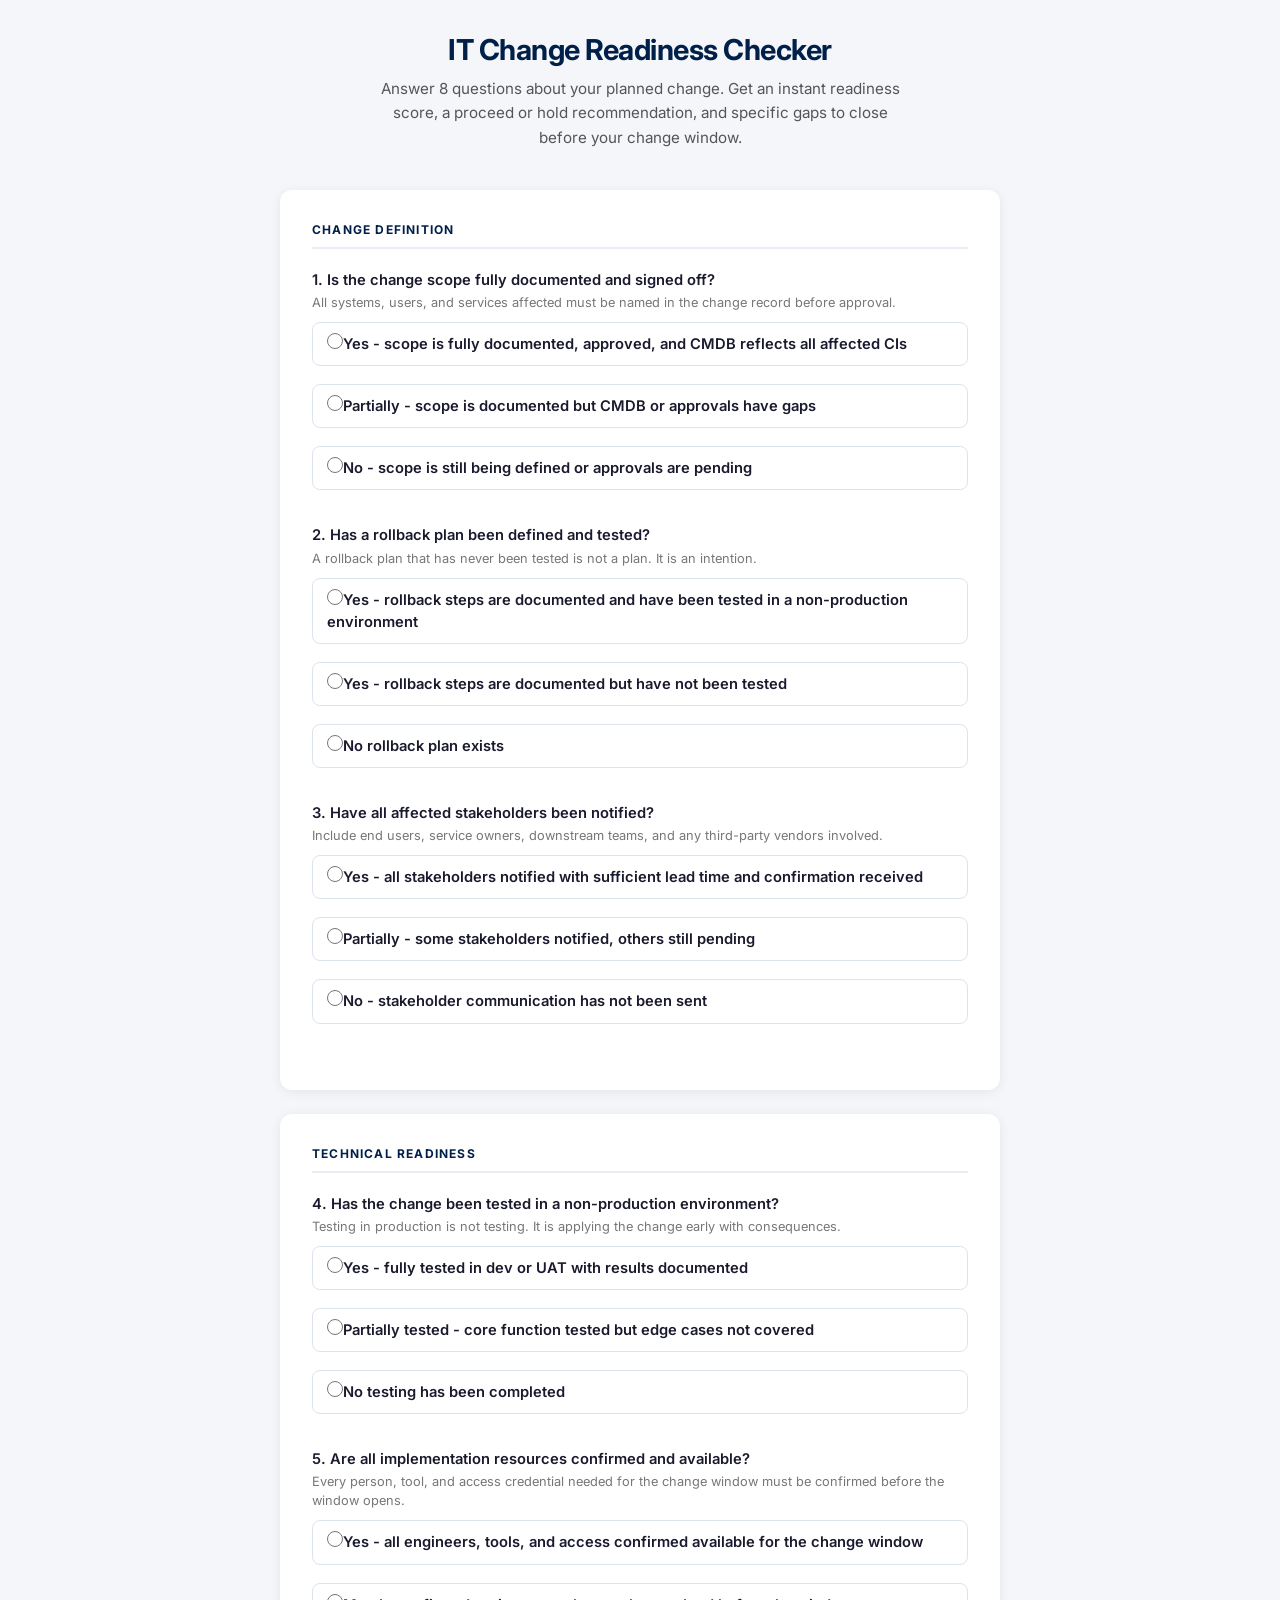
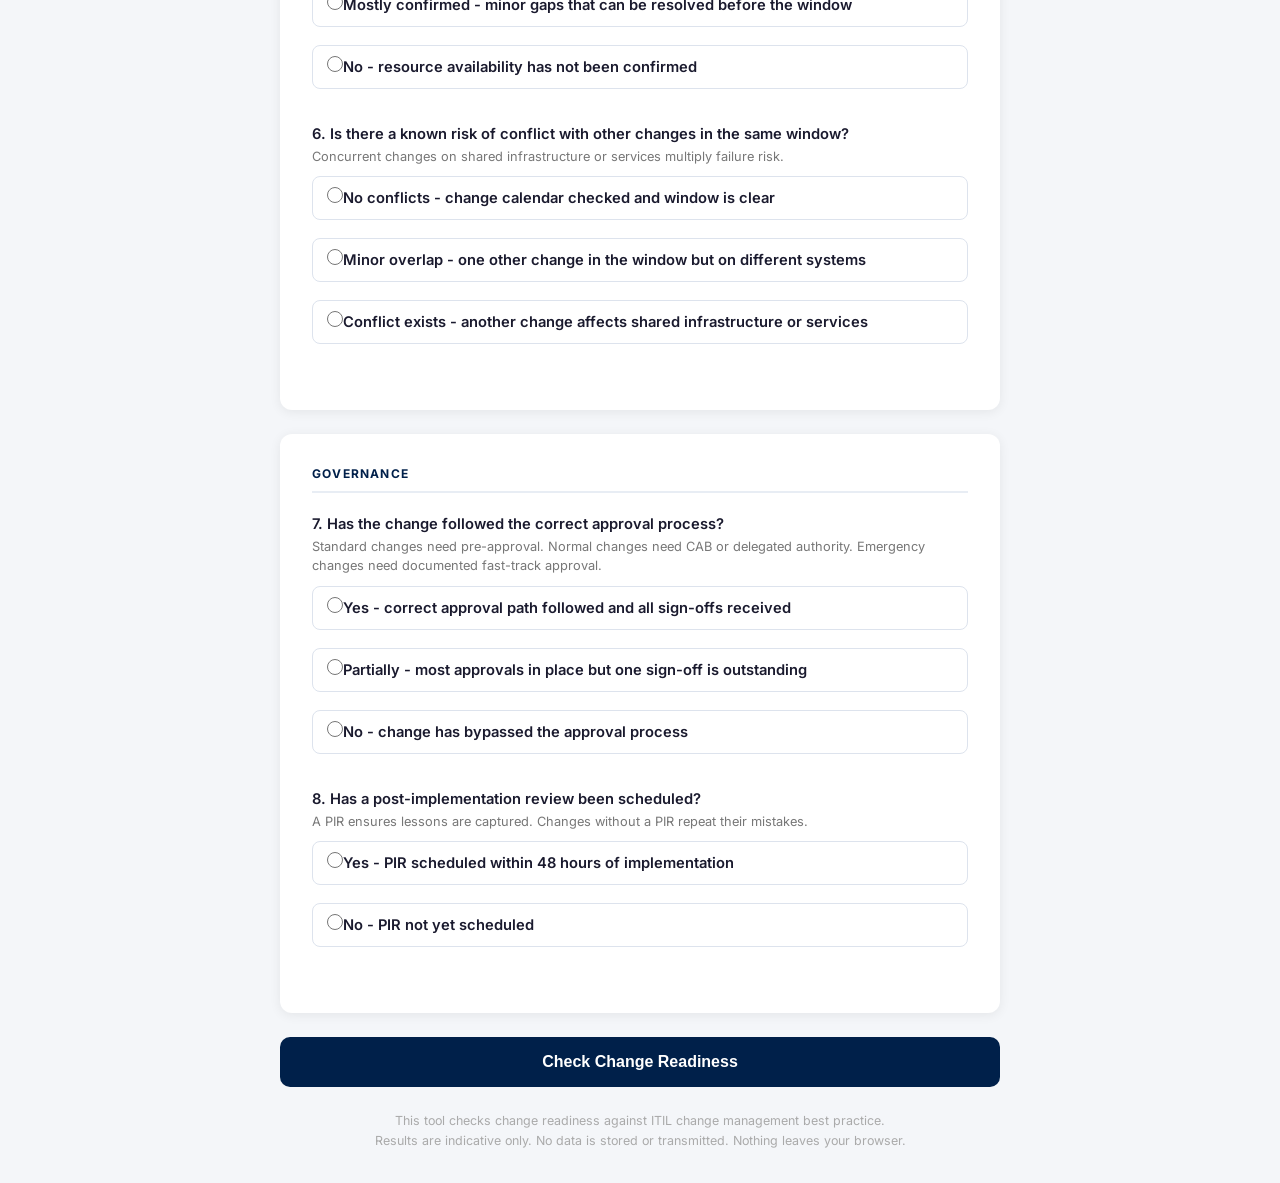
==== change-readiness/index.html @ 1b89a998 "Add files via upload" ====
<!DOCTYPE html>
<html lang="en">
<head>
<meta charset="UTF-8">
<meta name="viewport" content="width=device-width, initial-scale=1.0">
<title>IT Change Readiness Checker</title>
<link href="https://fonts.googleapis.com/css2?family=Inter:wght@400;500;600;700;800;900&display=swap" rel="stylesheet">
<style>
*,*::before,*::after{box-sizing:border-box;margin:0;padding:0}
body{font-family:'Inter',sans-serif;background:#f4f6f9;color:#1a1a2e;min-height:100vh;padding:32px 16px}
.container{max-width:720px;margin:0 auto}
.header{text-align:center;margin-bottom:40px}
.header h1{font-size:1.8rem;font-weight:700;color:#00204a;letter-spacing:-0.5px}
.header p{margin-top:10px;font-size:0.95rem;color:#555;line-height:1.6;max-width:540px;margin-left:auto;margin-right:auto}
.card{background:#fff;border-radius:12px;padding:32px;margin-bottom:24px;box-shadow:0 2px 12px rgba(0,0,0,0.07)}
.section-title{font-size:0.75rem;font-weight:700;letter-spacing:1.2px;text-transform:uppercase;color:#00204a;margin-bottom:20px;padding-bottom:10px;border-bottom:2px solid #e8edf4}
.question{margin-bottom:24px}
.question label{display:block;font-size:0.92rem;font-weight:600;color:#1a1a2e;margin-bottom:10px;line-height:1.5}
.question .hint{font-size:0.8rem;color:#777;font-weight:400;margin-top:2px;display:block}
.options{display:flex;flex-direction:column;gap:8px}
.option{display:flex;align-items:center;gap:10px;padding:10px 14px;border:1.5px solid #dde3ed;border-radius:8px;cursor:pointer;transition:all 0.15s;font-size:0.88rem;color:#333}
.option:hover{border-color:#00204a;background:#f0f4fa}
.option input{accent-color:#00204a;width:16px;height:16px;flex-shrink:0}
.option.selected{border-color:#00204a;background:#eef2f9;color:#00204a;font-weight:600}
.btn-run{display:block;width:100%;padding:16px;background:#00204a;color:#fff;border:none;border-radius:10px;font-size:1rem;font-weight:700;cursor:pointer;margin-top:8px;transition:background 0.2s}
.btn-run:hover{background:#003070}
.result-card{display:none;background:#fff;border-radius:12px;padding:32px;margin-bottom:24px;box-shadow:0 2px 12px rgba(0,0,0,0.07)}
.verdict-wrap{text-align:center;margin-bottom:28px}
.verdict-badge{display:inline-block;padding:8px 24px;border-radius:20px;font-size:0.85rem;font-weight:700;letter-spacing:0.5px;text-transform:uppercase;margin-bottom:10px}
.v-proceed{background:#e8f8f0;color:#1a9e5c}
.v-caution{background:#fff8e1;color:#f57f17}
.v-hold{background:#fdf0ee;color:#c0392b}
.verdict-text{font-size:0.94rem;color:#444;line-height:1.6;max-width:500px;margin:0 auto}
.score-row{display:flex;align-items:center;gap:12px;margin-bottom:14px}
.score-lbl{font-size:0.8rem;font-weight:600;color:#00204a;width:160px;flex-shrink:0}
.bar-t{flex:1;height:8px;background:#e8edf4;border-radius:4px;overflow:hidden}
.bar-f{height:100%;border-radius:4px;transition:width 1.2s cubic-bezier(.16,1,.3,1)}
.score-pct{font-size:0.8rem;font-weight:700;color:#00204a;width:36px;text-align:right}
.findings{margin-bottom:20px}
.findings-title{font-size:0.75rem;font-weight:700;letter-spacing:1px;text-transform:uppercase;color:#00204a;margin-bottom:14px}
.fi{display:flex;gap:10px;margin-bottom:10px;font-size:0.88rem;line-height:1.5;color:#333}
.btn-reset{display:block;width:100%;padding:13px;background:transparent;color:#00204a;border:2px solid #00204a;border-radius:10px;font-size:0.92rem;font-weight:700;cursor:pointer;margin-top:8px;transition:all 0.2s}
.btn-reset:hover{background:#00204a;color:#fff}
.error-msg{display:none;color:#c0392b;font-size:0.85rem;margin-top:12px;padding:10px 14px;background:#fdf0ee;border-radius:8px;border-left:3px solid #c0392b}
.footer-note{text-align:center;font-size:0.78rem;color:#aaa;margin-top:24px;line-height:1.6}
.dims{margin-bottom:24px}
.dims-title{font-size:0.75rem;font-weight:700;letter-spacing:1px;text-transform:uppercase;color:#00204a;margin-bottom:16px}
</style>
</head>
<body>
<div class="container">
<div class="header">
<h1>IT Change Readiness Checker</h1>
<p>Answer 8 questions about your planned change. Get an instant readiness score, a proceed or hold recommendation, and specific gaps to close before your change window.</p>
</div>
<form id="form">
<div class="card">
<div class="section-title">Change Definition</div>
<div class="question">
<label>1. Is the change scope fully documented and signed off?<span class="hint">All systems, users, and services affected must be named in the change record before approval.</span></label>
<div class="options">
<label class="option"><input type="radio" name="q1" value="3">Yes - scope is fully documented, approved, and CMDB reflects all affected CIs</label>
<label class="option"><input type="radio" name="q1" value="2">Partially - scope is documented but CMDB or approvals have gaps</label>
<label class="option"><input type="radio" name="q1" value="1">No - scope is still being defined or approvals are pending</label>
</div>
</div>
<div class="question">
<label>2. Has a rollback plan been defined and tested?<span class="hint">A rollback plan that has never been tested is not a plan. It is an intention.</span></label>
<div class="options">
<label class="option"><input type="radio" name="q2" value="3">Yes - rollback steps are documented and have been tested in a non-production environment</label>
<label class="option"><input type="radio" name="q2" value="2">Yes - rollback steps are documented but have not been tested</label>
<label class="option"><input type="radio" name="q2" value="1">No rollback plan exists</label>
</div>
</div>
<div class="question">
<label>3. Have all affected stakeholders been notified?<span class="hint">Include end users, service owners, downstream teams, and any third-party vendors involved.</span></label>
<div class="options">
<label class="option"><input type="radio" name="q3" value="3">Yes - all stakeholders notified with sufficient lead time and confirmation received</label>
<label class="option"><input type="radio" name="q3" value="2">Partially - some stakeholders notified, others still pending</label>
<label class="option"><input type="radio" name="q3" value="1">No - stakeholder communication has not been sent</label>
</div>
</div>
</div>
<div class="card">
<div class="section-title">Technical Readiness</div>
<div class="question">
<label>4. Has the change been tested in a non-production environment?<span class="hint">Testing in production is not testing. It is applying the change early with consequences.</span></label>
<div class="options">
<label class="option"><input type="radio" name="q4" value="3">Yes - fully tested in dev or UAT with results documented</label>
<label class="option"><input type="radio" name="q4" value="2">Partially tested - core function tested but edge cases not covered</label>
<label class="option"><input type="radio" name="q4" value="1">No testing has been completed</label>
</div>
</div>
<div class="question">
<label>5. Are all implementation resources confirmed and available?<span class="hint">Every person, tool, and access credential needed for the change window must be confirmed before the window opens.</span></label>
<div class="options">
<label class="option"><input type="radio" name="q5" value="3">Yes - all engineers, tools, and access confirmed available for the change window</label>
<label class="option"><input type="radio" name="q5" value="2">Mostly confirmed - minor gaps that can be resolved before the window</label>
<label class="option"><input type="radio" name="q5" value="1">No - resource availability has not been confirmed</label>
</div>
</div>
<div class="question">
<label>6. Is there a known risk of conflict with other changes in the same window?<span class="hint">Concurrent changes on shared infrastructure or services multiply failure risk.</span></label>
<div class="options">
<label class="option"><input type="radio" name="q6" value="3">No conflicts - change calendar checked and window is clear</label>
<label class="option"><input type="radio" name="q6" value="2">Minor overlap - one other change in the window but on different systems</label>
<label class="option"><input type="radio" name="q6" value="1">Conflict exists - another change affects shared infrastructure or services</label>
</div>
</div>
</div>
<div class="card">
<div class="section-title">Governance</div>
<div class="question">
<label>7. Has the change followed the correct approval process?<span class="hint">Standard changes need pre-approval. Normal changes need CAB or delegated authority. Emergency changes need documented fast-track approval.</span></label>
<div class="options">
<label class="option"><input type="radio" name="q7" value="3">Yes - correct approval path followed and all sign-offs received</label>
<label class="option"><input type="radio" name="q7" value="2">Partially - most approvals in place but one sign-off is outstanding</label>
<label class="option"><input type="radio" name="q7" value="1">No - change has bypassed the approval process</label>
</div>
</div>
<div class="question">
<label>8. Has a post-implementation review been scheduled?<span class="hint">A PIR ensures lessons are captured. Changes without a PIR repeat their mistakes.</span></label>
<div class="options">
<label class="option"><input type="radio" name="q8" value="2">Yes - PIR scheduled within 48 hours of implementation</label>
<label class="option"><input type="radio" name="q8" value="1">No - PIR not yet scheduled</label>
</div>
</div>
</div>
<div class="error-msg" id="errorMsg">Please answer all 8 questions before checking readiness.</div>
<button type="button" class="btn-run" onclick="check()">Check Change Readiness</button>
</form>
<div class="result-card" id="resultCard">
<div class="section-title">Change Readiness Result</div>
<div class="verdict-wrap">
<div class="verdict-badge" id="vbadge"></div>
<p class="verdict-text" id="vtext"></p>
</div>
<div class="dims">
<div class="dims-title">Readiness by Area</div>
<div id="dimBars"></div>
</div>
<div class="findings" id="findingsBlock"></div>
<button type="button" class="btn-reset" onclick="reset()">Check Another Change</button>
</div>
<p class="footer-note">This tool checks change readiness against ITIL change management best practice.<br>Results are indicative only. No data is stored or transmitted. Nothing leaves your browser.</p>
</div>
<script>
document.querySelectorAll('.option input').forEach(r=>{r.addEventListener('change',function(){const n=this.name;document.querySelectorAll(`input[name="${n}"]`).forEach(x=>x.closest('.option').classList.remove('selected'));this.closest('.option').classList.add('selected')})});
function check(){
  const qs=['q1','q2','q3','q4','q5','q6','q7','q8'];const a={};let ok=true;
  qs.forEach(q=>{const v=document.querySelector(`input[name="${q}"]:checked`);if(!v)ok=false;else a[q]=parseInt(v.value)});
  const err=document.getElementById('errorMsg');
  if(!ok){err.style.display='block';err.scrollIntoView({behavior:'smooth',block:'center'});return}
  err.style.display='none';
  const def=a.q1+a.q2+a.q3;
  const tech=a.q4+a.q5+a.q6;
  const gov=a.q7+a.q8;
  const total=def+tech+gov;
  const maxDef=9,maxTech=9,maxGov=5,maxTotal=23;
  const defPct=Math.round(def/maxDef*100);
  const techPct=Math.round(tech/maxTech*100);
  const govPct=Math.round(gov/maxGov*100);
  const score=Math.round(total/maxTotal*100);
  let verdict,vclass,vtext,findings=[];
  if(score>=85){verdict='Proceed';vclass='v-proceed';vtext='This change is ready to proceed. All critical readiness criteria are met. Confirm resources and access in the hour before the window opens.'}
  else if(score>=65){verdict='Proceed with Caution';vclass='v-caution';vtext='This change can proceed but has open gaps that increase risk. Address the findings below before the window opens or accept the documented risk.'}
  else{verdict='Hold - Not Ready';vclass='v-hold';vtext='This change is not ready to proceed. One or more critical readiness criteria are not met. Proceeding carries a high risk of failure or extended outage.'}
  if(a.q1<3)findings.push({icon:'⚠️',text:'Scope documentation or CMDB alignment is incomplete. This is the most common cause of change-related incidents.'});
  if(a.q2===1)findings.push({icon:'🚨',text:'No rollback plan exists. Do not proceed without a tested rollback path.'});
  if(a.q2===2)findings.push({icon:'⚠️',text:'Rollback plan is not tested. Run a rollback drill in a non-production environment before the change window.'});
  if(a.q3<3)findings.push({icon:'⚠️',text:'Stakeholder notification is incomplete. Confirm all affected users, service owners, and vendors have been notified.'});
  if(a.q4===1)findings.push({icon:'🚨',text:'No non-production testing has been completed. This is a critical gap. Do not proceed to production without testing.'});
  if(a.q5<3)findings.push({icon:'⚠️',text:'Resource availability is not fully confirmed. Lock down all engineers, tools, and access credentials before the window.'});
  if(a.q6===1)findings.push({icon:'🚨',text:'A conflicting change exists in the same window. Coordinate with the other change team or reschedule one of the changes.'});
  if(a.q7<3)findings.push({icon:'⚠️',text:'Approval process has gaps. All required sign-offs must be in place before the window opens.'});
  if(a.q8===1)findings.push({icon:'ℹ️',text:'No PIR scheduled. Book the review now - within 48 hours of implementation close.'});
  if(!findings.length)findings.push({icon:'✅',text:'No critical gaps identified. Confirm all resources 1 hour before the window and proceed as planned.'});
  document.getElementById('resultCard').style.display='block';
  document.getElementById('form').style.display='none';
  const vb=document.getElementById('vbadge');vb.textContent=verdict;vb.className='verdict-badge '+vclass;
  document.getElementById('vtext').textContent=vtext;
  const getColor=p=>p>=80?'#1a9e5c':p>=60?'#d68910':p>=40?'#e67e22':'#c0392b';
  document.getElementById('dimBars').innerHTML=[
    {label:'Change Definition',pct:defPct},{label:'Technical Readiness',pct:techPct},{label:'Governance',pct:govPct}
  ].map(d=>`<div class="score-row"><span class="score-lbl">${d.label}</span><div class="bar-t"><div class="bar-f" id="bd_${d.label.replace(/ /g,'_')}" style="width:0%;background:${getColor(d.pct)}"></div></div><span class="score-pct">${d.pct}%</span></div>`).join('');
  setTimeout(()=>{
    [{label:'Change_Definition',pct:defPct},{label:'Technical_Readiness',pct:techPct},{label:'Governance',pct:govPct}]
    .forEach(d=>document.getElementById('bd_'+d.label).style.width=d.pct+'%');
  },100);
  document.getElementById('findingsBlock').innerHTML='<div class="findings-title">What to address before the window</div>'+findings.map(f=>`<div class="fi"><span>${f.icon}</span><span>${f.text}</span></div>`).join('');
  document.getElementById('resultCard').scrollIntoView({behavior:'smooth',block:'start'});
}
function reset(){document.getElementById('form').style.display='block';document.getElementById('resultCard').style.display='none';document.querySelectorAll('input[type="radio"]').forEach(r=>{r.checked=false;r.closest('.option').classList.remove('selected')});window.scrollTo({top:0,behavior:'smooth'})}
</script>
</body>
</html>
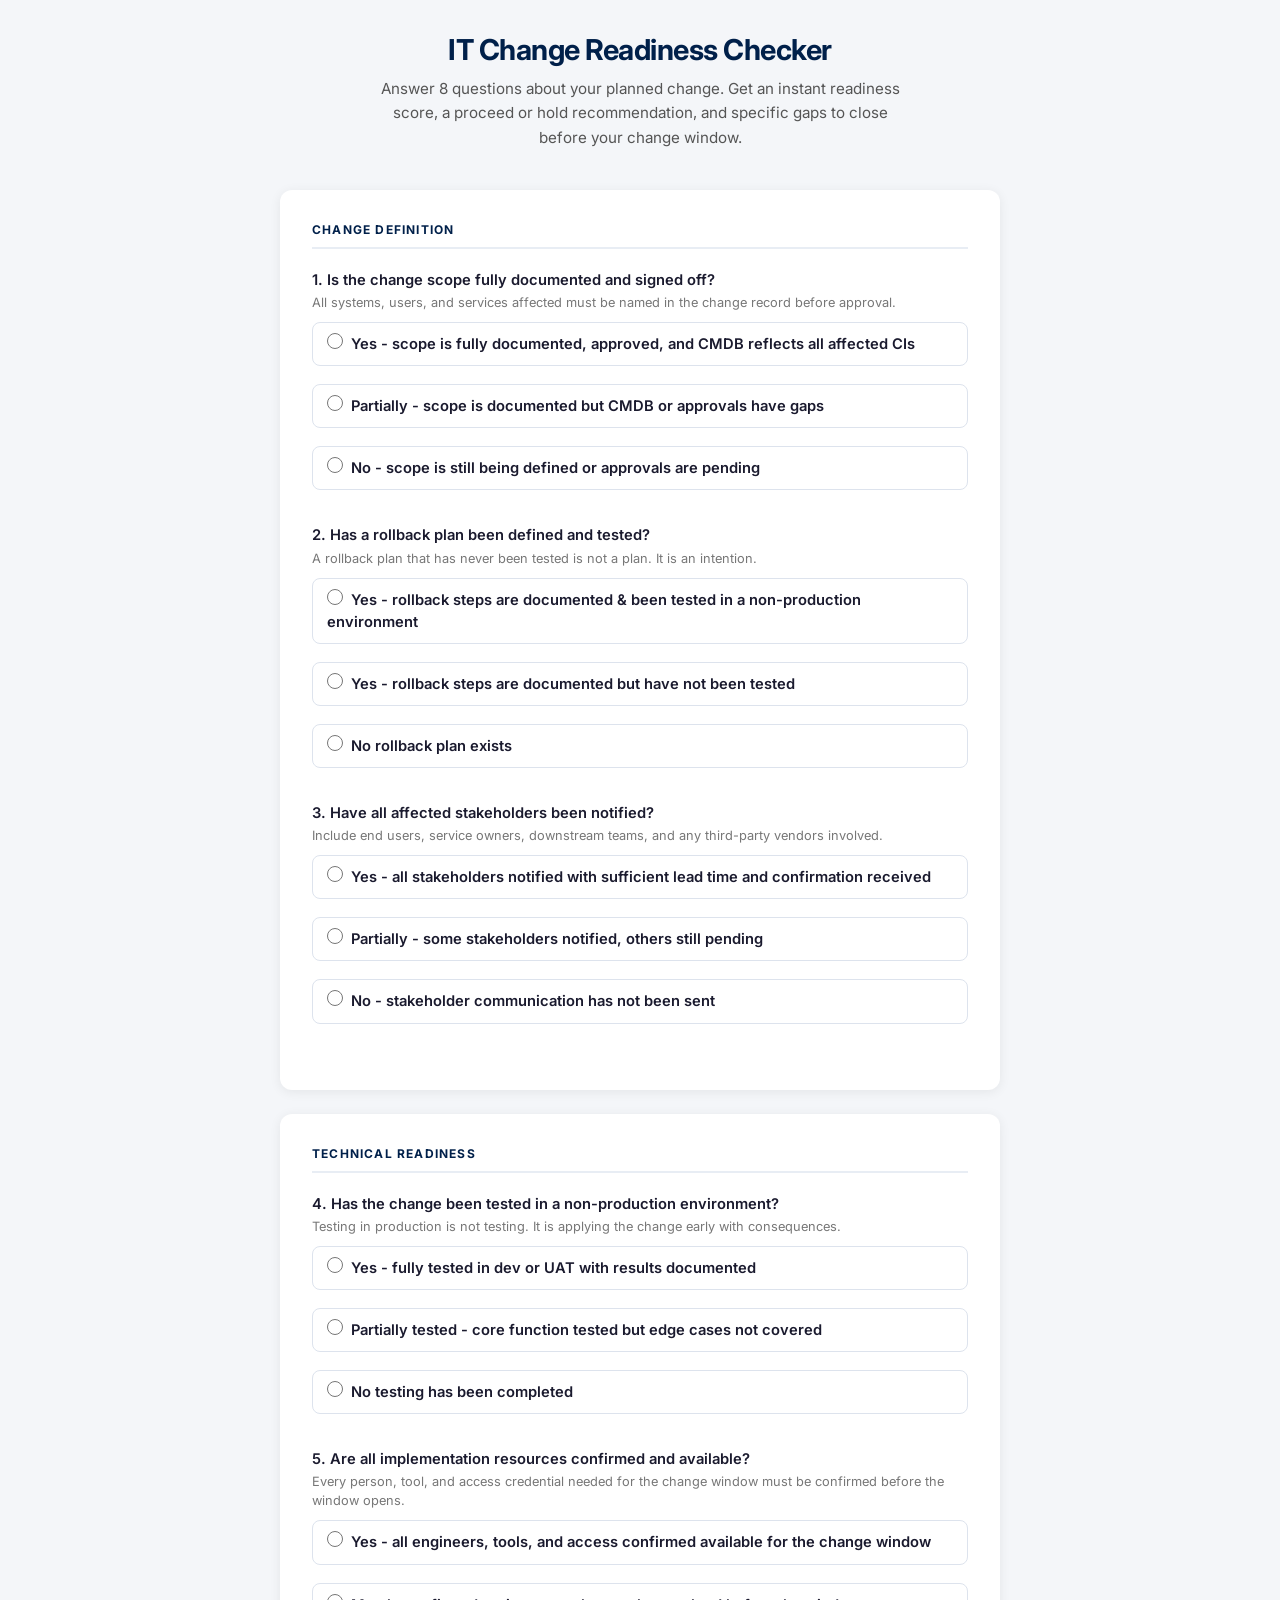
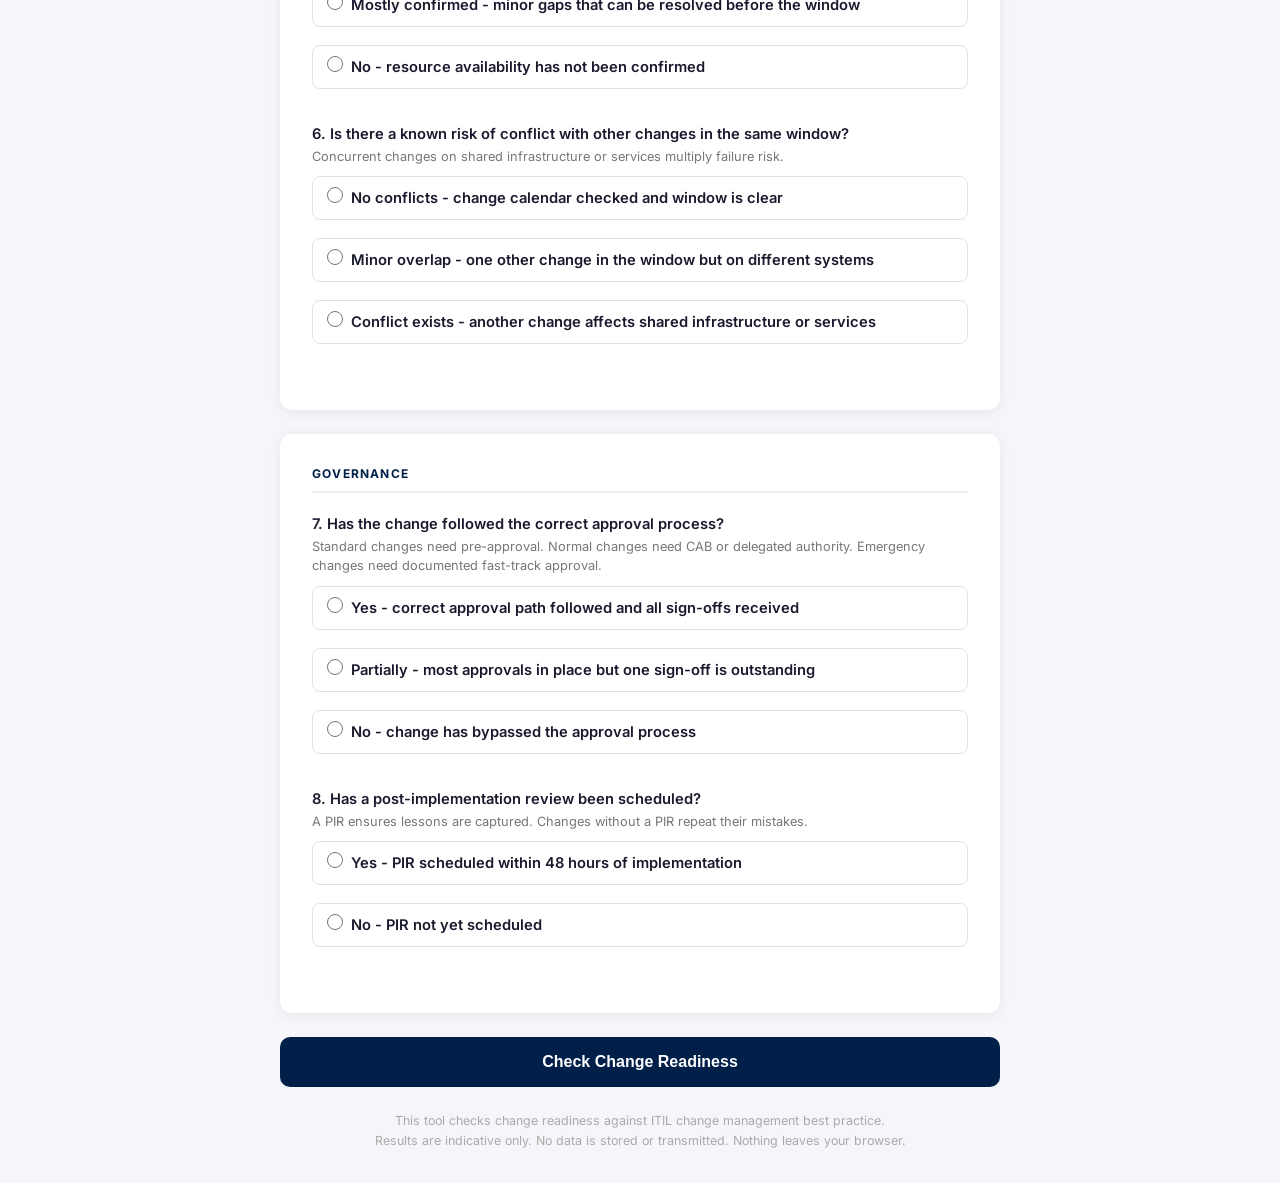
==== commit f927f73b: "Add files via upload" ====
--- a/change-readiness/index.html
+++ b/change-readiness/index.html
@@ -59,25 +59,25 @@
 <div class="question">
 <label>1. Is the change scope fully documented and signed off?<span class="hint">All systems, users, and services affected must be named in the change record before approval.</span></label>
 <div class="options">
-<label class="option"><input type="radio" name="q1" value="3">Yes - scope is fully documented, approved, and CMDB reflects all affected CIs</label>
-<label class="option"><input type="radio" name="q1" value="2">Partially - scope is documented but CMDB or approvals have gaps</label>
-<label class="option"><input type="radio" name="q1" value="1">No - scope is still being defined or approvals are pending</label>
+<label class="option"><input type="radio" name="q1" value="3">&nbsp;&nbsp;Yes - scope is fully documented, approved, and CMDB reflects all affected CIs</label>
+<label class="option"><input type="radio" name="q1" value="2">&nbsp;&nbsp;Partially - scope is documented but CMDB or approvals have gaps</label>
+<label class="option"><input type="radio" name="q1" value="1">&nbsp;&nbsp;No - scope is still being defined or approvals are pending</label>
 </div>
 </div>
 <div class="question">
 <label>2. Has a rollback plan been defined and tested?<span class="hint">A rollback plan that has never been tested is not a plan. It is an intention.</span></label>
 <div class="options">
-<label class="option"><input type="radio" name="q2" value="3">Yes - rollback steps are documented and have been tested in a non-production environment</label>
-<label class="option"><input type="radio" name="q2" value="2">Yes - rollback steps are documented but have not been tested</label>
-<label class="option"><input type="radio" name="q2" value="1">No rollback plan exists</label>
+<label class="option"><input type="radio" name="q2" value="3">&nbsp;&nbsp;Yes - rollback steps are documented & been tested in a non-production environment</label>
+<label class="option"><input type="radio" name="q2" value="2">&nbsp;&nbsp;Yes - rollback steps are documented but have not been tested</label>
+<label class="option"><input type="radio" name="q2" value="1">&nbsp;&nbsp;No rollback plan exists</label>
 </div>
 </div>
 <div class="question">
 <label>3. Have all affected stakeholders been notified?<span class="hint">Include end users, service owners, downstream teams, and any third-party vendors involved.</span></label>
 <div class="options">
-<label class="option"><input type="radio" name="q3" value="3">Yes - all stakeholders notified with sufficient lead time and confirmation received</label>
-<label class="option"><input type="radio" name="q3" value="2">Partially - some stakeholders notified, others still pending</label>
-<label class="option"><input type="radio" name="q3" value="1">No - stakeholder communication has not been sent</label>
+<label class="option"><input type="radio" name="q3" value="3">&nbsp;&nbsp;Yes - all stakeholders notified with sufficient lead time and confirmation received</label>
+<label class="option"><input type="radio" name="q3" value="2">&nbsp;&nbsp;Partially - some stakeholders notified, others still pending</label>
+<label class="option"><input type="radio" name="q3" value="1">&nbsp;&nbsp;No - stakeholder communication has not been sent</label>
 </div>
 </div>
 </div>
@@ -86,25 +86,25 @@
 <div class="question">
 <label>4. Has the change been tested in a non-production environment?<span class="hint">Testing in production is not testing. It is applying the change early with consequences.</span></label>
 <div class="options">
-<label class="option"><input type="radio" name="q4" value="3">Yes - fully tested in dev or UAT with results documented</label>
-<label class="option"><input type="radio" name="q4" value="2">Partially tested - core function tested but edge cases not covered</label>
-<label class="option"><input type="radio" name="q4" value="1">No testing has been completed</label>
+<label class="option"><input type="radio" name="q4" value="3">&nbsp;&nbsp;Yes - fully tested in dev or UAT with results documented</label>
+<label class="option"><input type="radio" name="q4" value="2">&nbsp;&nbsp;Partially tested - core function tested but edge cases not covered</label>
+<label class="option"><input type="radio" name="q4" value="1">&nbsp;&nbsp;No testing has been completed</label>
 </div>
 </div>
 <div class="question">
 <label>5. Are all implementation resources confirmed and available?<span class="hint">Every person, tool, and access credential needed for the change window must be confirmed before the window opens.</span></label>
 <div class="options">
-<label class="option"><input type="radio" name="q5" value="3">Yes - all engineers, tools, and access confirmed available for the change window</label>
-<label class="option"><input type="radio" name="q5" value="2">Mostly confirmed - minor gaps that can be resolved before the window</label>
-<label class="option"><input type="radio" name="q5" value="1">No - resource availability has not been confirmed</label>
+<label class="option"><input type="radio" name="q5" value="3">&nbsp;&nbsp;Yes - all engineers, tools, and access confirmed available for the change window</label>
+<label class="option"><input type="radio" name="q5" value="2">&nbsp;&nbsp;Mostly confirmed - minor gaps that can be resolved before the window</label>
+<label class="option"><input type="radio" name="q5" value="1">&nbsp;&nbsp;No - resource availability has not been confirmed</label>
 </div>
 </div>
 <div class="question">
 <label>6. Is there a known risk of conflict with other changes in the same window?<span class="hint">Concurrent changes on shared infrastructure or services multiply failure risk.</span></label>
 <div class="options">
-<label class="option"><input type="radio" name="q6" value="3">No conflicts - change calendar checked and window is clear</label>
-<label class="option"><input type="radio" name="q6" value="2">Minor overlap - one other change in the window but on different systems</label>
-<label class="option"><input type="radio" name="q6" value="1">Conflict exists - another change affects shared infrastructure or services</label>
+<label class="option"><input type="radio" name="q6" value="3">&nbsp;&nbsp;No conflicts - change calendar checked and window is clear</label>
+<label class="option"><input type="radio" name="q6" value="2">&nbsp;&nbsp;Minor overlap - one other change in the window but on different systems</label>
+<label class="option"><input type="radio" name="q6" value="1">&nbsp;&nbsp;Conflict exists - another change affects shared infrastructure or services</label>
 </div>
 </div>
 </div>
@@ -113,16 +113,16 @@
 <div class="question">
 <label>7. Has the change followed the correct approval process?<span class="hint">Standard changes need pre-approval. Normal changes need CAB or delegated authority. Emergency changes need documented fast-track approval.</span></label>
 <div class="options">
-<label class="option"><input type="radio" name="q7" value="3">Yes - correct approval path followed and all sign-offs received</label>
-<label class="option"><input type="radio" name="q7" value="2">Partially - most approvals in place but one sign-off is outstanding</label>
-<label class="option"><input type="radio" name="q7" value="1">No - change has bypassed the approval process</label>
+<label class="option"><input type="radio" name="q7" value="3">&nbsp;&nbsp;Yes - correct approval path followed and all sign-offs received</label>
+<label class="option"><input type="radio" name="q7" value="2">&nbsp;&nbsp;Partially - most approvals in place but one sign-off is outstanding</label>
+<label class="option"><input type="radio" name="q7" value="1">&nbsp;&nbsp;No - change has bypassed the approval process</label>
 </div>
 </div>
 <div class="question">
 <label>8. Has a post-implementation review been scheduled?<span class="hint">A PIR ensures lessons are captured. Changes without a PIR repeat their mistakes.</span></label>
 <div class="options">
-<label class="option"><input type="radio" name="q8" value="2">Yes - PIR scheduled within 48 hours of implementation</label>
-<label class="option"><input type="radio" name="q8" value="1">No - PIR not yet scheduled</label>
+<label class="option"><input type="radio" name="q8" value="2">&nbsp;&nbsp;Yes - PIR scheduled within 48 hours of implementation</label>
+<label class="option"><input type="radio" name="q8" value="1">&nbsp;&nbsp;No - PIR not yet scheduled</label>
 </div>
 </div>
 </div>
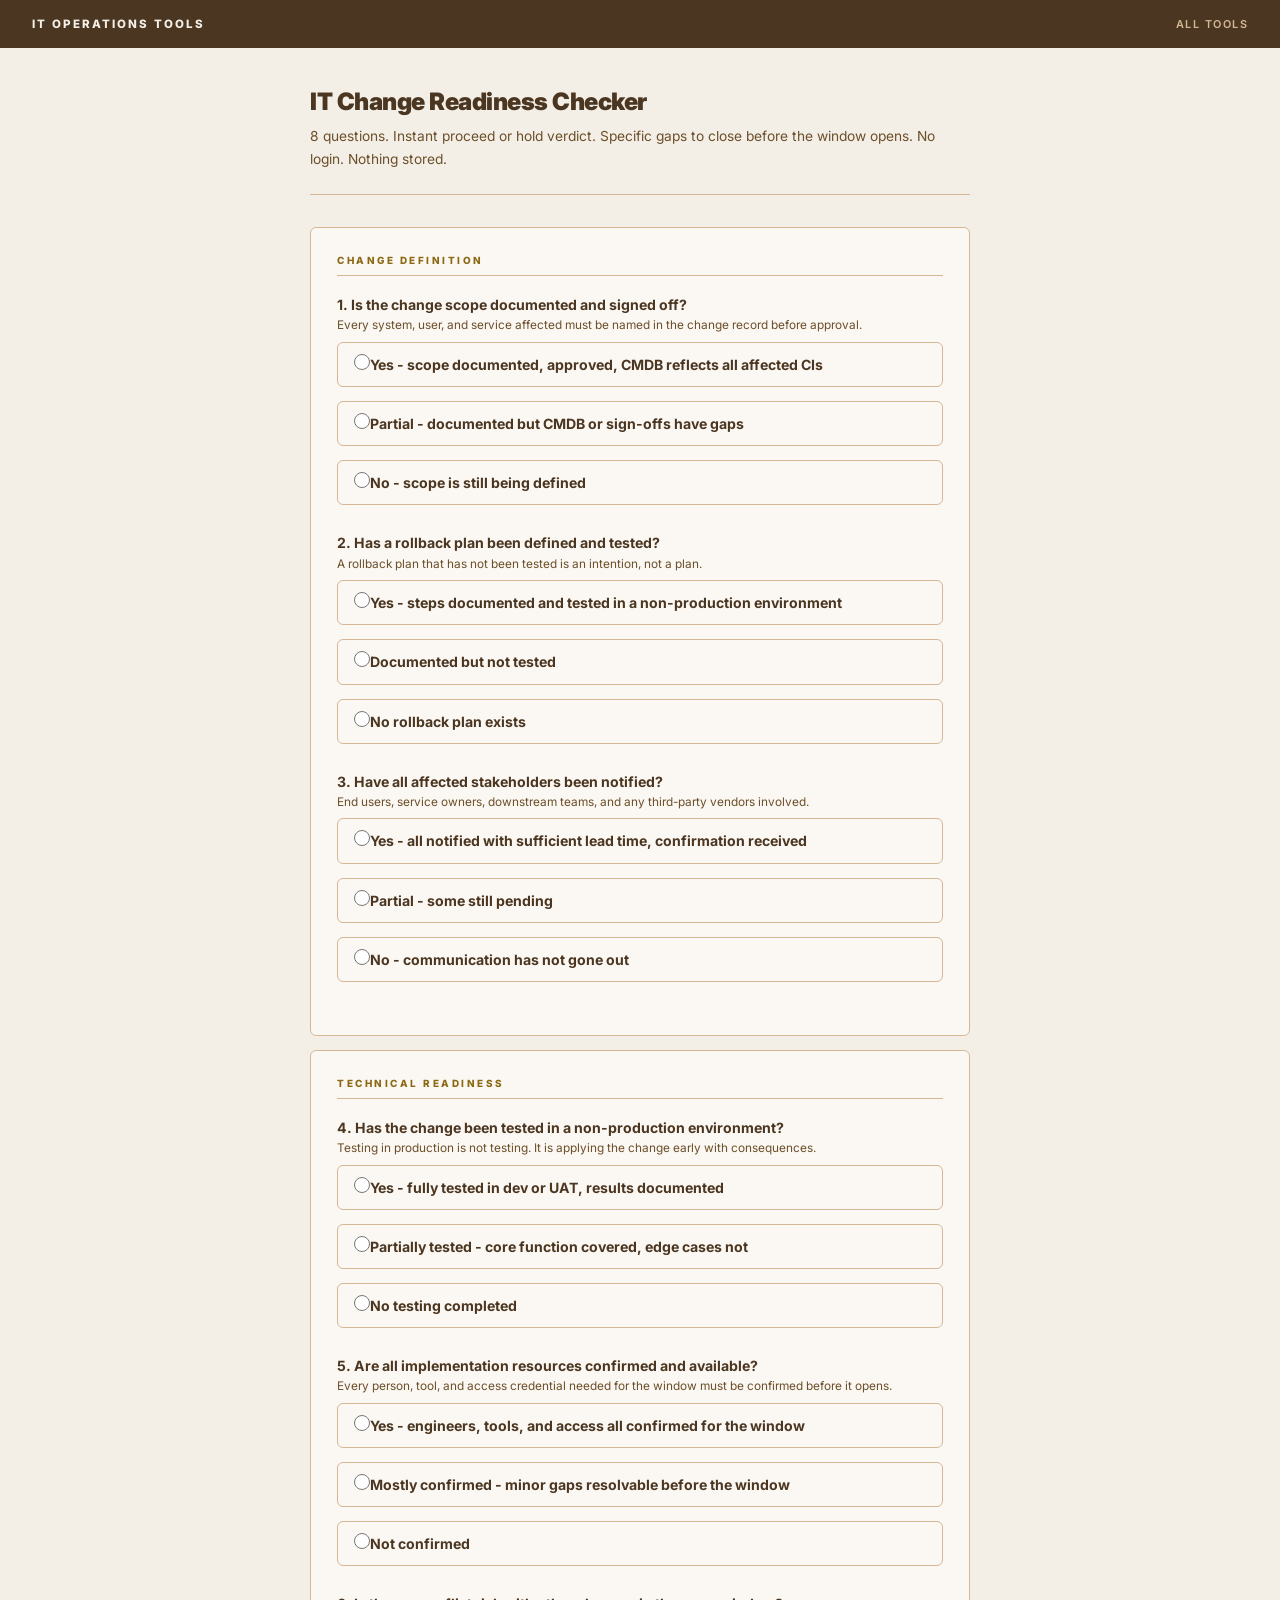
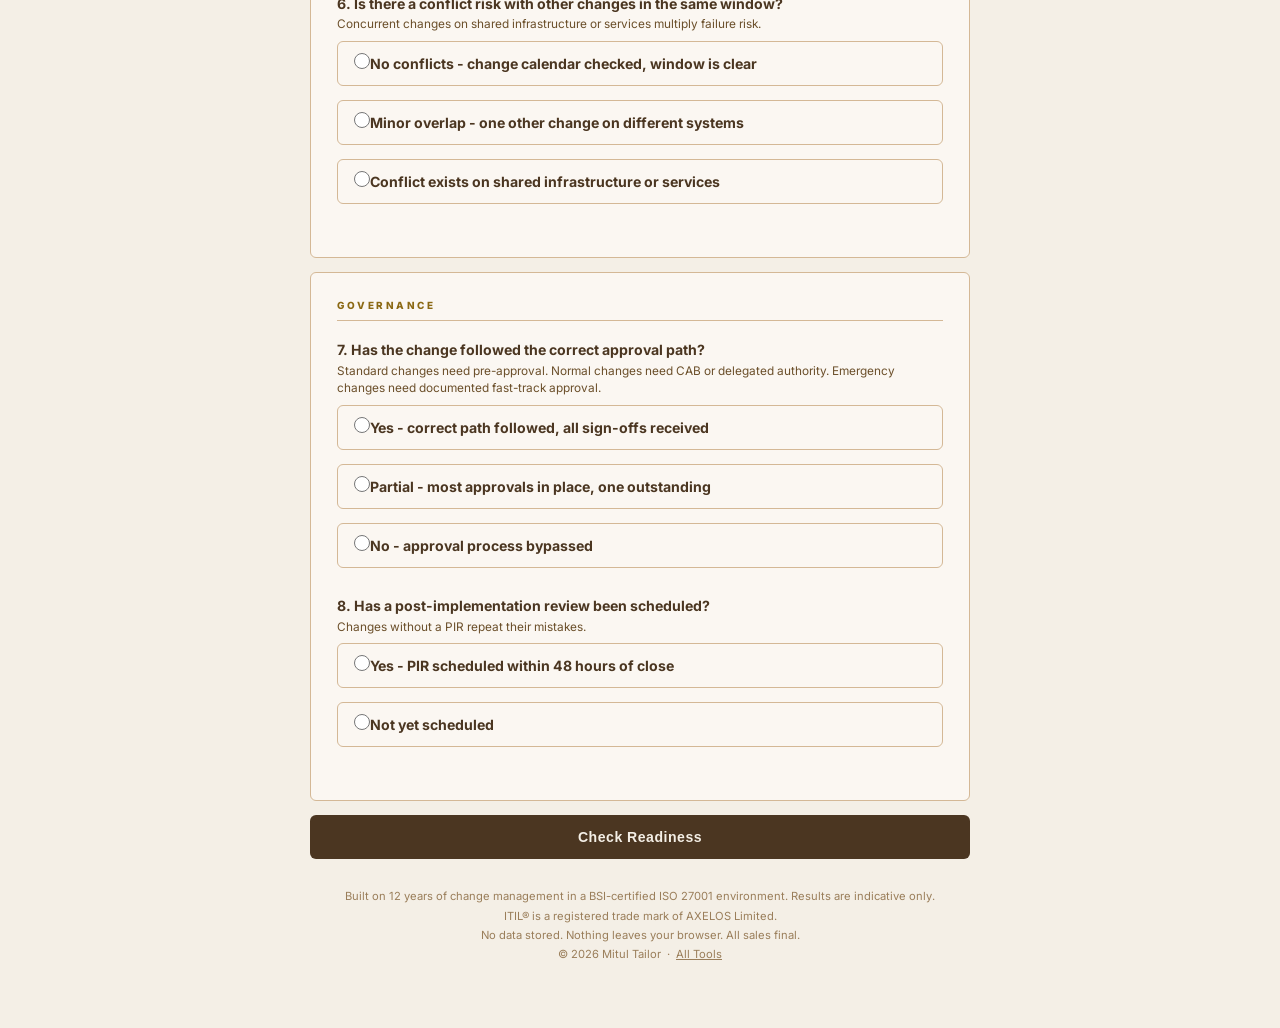
==== commit 9cb77ec4: "Add files via upload" ====
--- a/change-readiness/index.html
+++ b/change-readiness/index.html
@@ -3,191 +3,225 @@
 <head>
 <meta charset="UTF-8">
 <meta name="viewport" content="width=device-width, initial-scale=1.0">
-<title>IT Change Readiness Checker</title>
-<link href="https://fonts.googleapis.com/css2?family=Inter:wght@400;500;600;700;800;900&display=swap" rel="stylesheet">
+<title>IT Change Readiness Checker  -  IT Operations Tools</title>
+<link href="https://fonts.googleapis.com/css2?family=Inter:wght@400;600;700;800;900&display=swap" rel="stylesheet">
 <style>
 *,*::before,*::after{box-sizing:border-box;margin:0;padding:0}
-body{font-family:'Inter',sans-serif;background:#f4f6f9;color:#1a1a2e;min-height:100vh;padding:32px 16px}
-.container{max-width:720px;margin:0 auto}
-.header{text-align:center;margin-bottom:40px}
-.header h1{font-size:1.8rem;font-weight:700;color:#00204a;letter-spacing:-0.5px}
-.header p{margin-top:10px;font-size:0.95rem;color:#555;line-height:1.6;max-width:540px;margin-left:auto;margin-right:auto}
-.card{background:#fff;border-radius:12px;padding:32px;margin-bottom:24px;box-shadow:0 2px 12px rgba(0,0,0,0.07)}
-.section-title{font-size:0.75rem;font-weight:700;letter-spacing:1.2px;text-transform:uppercase;color:#00204a;margin-bottom:20px;padding-bottom:10px;border-bottom:2px solid #e8edf4}
-.question{margin-bottom:24px}
-.question label{display:block;font-size:0.92rem;font-weight:600;color:#1a1a2e;margin-bottom:10px;line-height:1.5}
-.question .hint{font-size:0.8rem;color:#777;font-weight:400;margin-top:2px;display:block}
-.options{display:flex;flex-direction:column;gap:8px}
-.option{display:flex;align-items:center;gap:10px;padding:10px 14px;border:1.5px solid #dde3ed;border-radius:8px;cursor:pointer;transition:all 0.15s;font-size:0.88rem;color:#333}
-.option:hover{border-color:#00204a;background:#f0f4fa}
-.option input{accent-color:#00204a;width:16px;height:16px;flex-shrink:0}
-.option.selected{border-color:#00204a;background:#eef2f9;color:#00204a;font-weight:600}
-.btn-run{display:block;width:100%;padding:16px;background:#00204a;color:#fff;border:none;border-radius:10px;font-size:1rem;font-weight:700;cursor:pointer;margin-top:8px;transition:background 0.2s}
-.btn-run:hover{background:#003070}
-.result-card{display:none;background:#fff;border-radius:12px;padding:32px;margin-bottom:24px;box-shadow:0 2px 12px rgba(0,0,0,0.07)}
-.verdict-wrap{text-align:center;margin-bottom:28px}
-.verdict-badge{display:inline-block;padding:8px 24px;border-radius:20px;font-size:0.85rem;font-weight:700;letter-spacing:0.5px;text-transform:uppercase;margin-bottom:10px}
-.v-proceed{background:#e8f8f0;color:#1a9e5c}
-.v-caution{background:#fff8e1;color:#f57f17}
-.v-hold{background:#fdf0ee;color:#c0392b}
-.verdict-text{font-size:0.94rem;color:#444;line-height:1.6;max-width:500px;margin:0 auto}
-.score-row{display:flex;align-items:center;gap:12px;margin-bottom:14px}
-.score-lbl{font-size:0.8rem;font-weight:600;color:#00204a;width:160px;flex-shrink:0}
-.bar-t{flex:1;height:8px;background:#e8edf4;border-radius:4px;overflow:hidden}
-.bar-f{height:100%;border-radius:4px;transition:width 1.2s cubic-bezier(.16,1,.3,1)}
-.score-pct{font-size:0.8rem;font-weight:700;color:#00204a;width:36px;text-align:right}
-.findings{margin-bottom:20px}
-.findings-title{font-size:0.75rem;font-weight:700;letter-spacing:1px;text-transform:uppercase;color:#00204a;margin-bottom:14px}
-.fi{display:flex;gap:10px;margin-bottom:10px;font-size:0.88rem;line-height:1.5;color:#333}
-.btn-reset{display:block;width:100%;padding:13px;background:transparent;color:#00204a;border:2px solid #00204a;border-radius:10px;font-size:0.92rem;font-weight:700;cursor:pointer;margin-top:8px;transition:all 0.2s}
-.btn-reset:hover{background:#00204a;color:#fff}
-.error-msg{display:none;color:#c0392b;font-size:0.85rem;margin-top:12px;padding:10px 14px;background:#fdf0ee;border-radius:8px;border-left:3px solid #c0392b}
-.footer-note{text-align:center;font-size:0.78rem;color:#aaa;margin-top:24px;line-height:1.6}
-.dims{margin-bottom:24px}
-.dims-title{font-size:0.75rem;font-weight:700;letter-spacing:1px;text-transform:uppercase;color:#00204a;margin-bottom:16px}
+body{font-family:'Inter',sans-serif;background:#F4EFE6;color:#4B3621;min-height:100vh;padding:0}
+.site-nav{background:#4B3621;padding:0 32px;height:48px;display:flex;align-items:center;justify-content:space-between;position:sticky;top:0;z-index:100}
+.nav-brand{font-size:.72rem;font-weight:800;letter-spacing:2px;text-transform:uppercase;color:#F4EFE6;text-decoration:none}
+.nav-links{display:flex;gap:24px}
+.nav-links a{font-size:.68rem;font-weight:600;letter-spacing:1.5px;text-transform:uppercase;color:#D4B896;text-decoration:none;transition:color .15s}
+.nav-links a:hover{color:#F4EFE6}
+.container{max-width:700px;margin:0 auto;padding:40px 20px 64px}
+.tool-header{margin-bottom:32px;padding-bottom:24px;border-bottom:1px solid #D4B896}
+.tool-header h1{font-size:1.5rem;font-weight:900;letter-spacing:-.5px;color:#4B3621;margin-bottom:8px;line-height:1.2}
+.tool-header p{font-size:.86rem;color:#6B4F2A;line-height:1.65}
+.card{background:#FBF7F2;border:1px solid #D4B896;border-radius:6px;padding:26px;margin-bottom:14px}
+.section-title{font-size:.62rem;font-weight:800;letter-spacing:2.5px;text-transform:uppercase;color:#8B6914;margin-bottom:18px;padding-bottom:9px;border-bottom:1px solid #D4B896}
+.question{margin-bottom:20px}
+.question label{display:block;font-size:.88rem;font-weight:700;color:#4B3621;margin-bottom:7px;line-height:1.5}
+.question .hint{font-size:.74rem;color:#6B4F2A;font-weight:400;margin-top:2px;display:block}
+.options{display:flex;flex-direction:column;gap:7px}
+.option{display:flex;align-items:center;gap:14px;padding:11px 16px;border:1.5px solid #D4B896;border-radius:6px;cursor:pointer;font-size:.83rem;color:#4B3621;line-height:1.45;transition:border-color .15s,background .15s}
+.option:hover{border-color:#8B6914;background:#EDE4D5}
+.option input[type="radio"]{width:16px;height:16px;flex-shrink:0;margin:0;accent-color:#8B6914;cursor:pointer}
+.option.selected{border-color:#4B3621;background:#EDE4D5;color:#4B3621;font-weight:700}
+.btn-run{display:block;width:100%;padding:14px;background:#4B3621;color:#F4EFE6;border:none;border-radius:6px;font-size:.88rem;font-weight:800;letter-spacing:.5px;cursor:pointer;margin-top:10px;transition:background .2s}
+.btn-run:hover{background:#3a2818}
+.btn-reset{display:block;width:100%;padding:12px;background:transparent;color:#4B3621;border:2px solid #4B3621;border-radius:6px;font-size:.86rem;font-weight:800;cursor:pointer;margin-top:8px;transition:all .2s}
+.btn-reset:hover{background:#4B3621;color:#F4EFE6}
+.error-msg{display:none;color:#7B1A1A;font-size:.8rem;margin-top:10px;padding:10px 14px;background:#F5E4E4;border-radius:6px;border-left:3px solid #9B2B2B}
+.result-card{display:none;background:#FBF7F2;border:1px solid #D4B896;border-radius:6px;padding:26px;margin-bottom:14px}
+.verdict-wrap{text-align:center;margin-bottom:26px}
+.verdict-badge{display:inline-block;padding:8px 24px;border-radius:4px;font-size:.76rem;font-weight:800;letter-spacing:1.5px;text-transform:uppercase;margin-bottom:10px}
+.v-proceed{background:#D4EDDA;color:#1A5C2A}
+.v-caution{background:#FFF3CD;color:#7B5800}
+.v-hold{background:#F8D7DA;color:#7B1A1A}
+.verdict-text{font-size:.86rem;color:#6B4F2A;line-height:1.6;max-width:500px;margin:0 auto}
+.score-row{display:flex;align-items:center;gap:12px;margin-bottom:11px}
+.score-lbl{font-size:.74rem;font-weight:700;color:#4B3621;width:160px;flex-shrink:0}
+.bar-t{flex:1;height:6px;background:#D4B896;border-radius:3px;overflow:hidden}
+.bar-f{height:100%;border-radius:3px;transition:width 1.2s cubic-bezier(.16,1,.3,1)}
+.score-pct{font-size:.74rem;font-weight:800;color:#4B3621;width:36px;text-align:right}
+.findings{margin-bottom:18px}
+.findings-title{font-size:.62rem;font-weight:800;letter-spacing:2px;text-transform:uppercase;color:#8B6914;margin-bottom:11px;padding-bottom:8px;border-bottom:1px solid #D4B896}
+.fi{display:flex;gap:10px;margin-bottom:9px;font-size:.82rem;line-height:1.5;color:#4B3621}
+.dims{margin-bottom:22px}
+.dims-title{font-size:.62rem;font-weight:800;letter-spacing:2px;text-transform:uppercase;color:#8B6914;margin-bottom:13px}
+.priority-badge{display:inline-block;padding:10px 28px;border-radius:4px;font-size:1.15rem;font-weight:900;letter-spacing:-.3px;margin-bottom:10px}
+.p1{background:#F8D7DA;color:#7B1A1A}
+.p2{background:#FFF3CD;color:#7B5800}
+.p3{background:#D4EDDA;color:#1A5C2A}
+.p4{background:#E8E0D4;color:#4B3621}
+.sla-clock{background:#EDE4D5;border-radius:6px;padding:16px;margin-bottom:20px;text-align:center;border:1px solid #D4B896}
+.sla-title{font-size:.62rem;font-weight:800;letter-spacing:2px;text-transform:uppercase;color:#8B6914;margin-bottom:6px}
+.sla-time{font-size:2rem;font-weight:900;color:#4B3621;letter-spacing:-1px;line-height:1}
+.sla-sub{font-size:.72rem;color:#6B4F2A;margin-top:4px}
+.mkt{margin-bottom:22px}
+.mkt-title{font-size:.62rem;font-weight:800;letter-spacing:2px;text-transform:uppercase;color:#8B6914;margin-bottom:13px}
+.mkt-row{display:grid;grid-template-columns:120px 1fr auto;gap:12px;align-items:center;margin-bottom:9px}
+.mkt-label{font-size:.76rem;font-weight:700;color:#4B3621}
+.mkt-range{font-size:.72rem;font-weight:800;color:#4B3621;text-align:right;white-space:nowrap}
+.insight{background:#EDE4D5;border-radius:6px;padding:16px;margin-bottom:16px;border:1px solid #D4B896}
+.insight-title{font-size:.62rem;font-weight:800;letter-spacing:2px;text-transform:uppercase;color:#8B6914;margin-bottom:7px}
+.insight-text{font-size:.8rem;color:#4B3621;line-height:1.6}
+.footer-note{text-align:center;font-size:.7rem;color:#9A7E5A;margin-top:28px;line-height:1.7}
+.footer-note a{color:#9A7E5A}
+
 </style>
 </head>
 <body>
+<nav class="site-nav">
+  <a class="nav-brand" href="https://mitultaylor.github.io/it-tools/">IT Operations Tools</a>
+  <div class="nav-links"><a href="https://mitultaylor.github.io/it-tools/">All Tools</a></div>
+</nav>
 <div class="container">
-<div class="header">
-<h1>IT Change Readiness Checker</h1>
-<p>Answer 8 questions about your planned change. Get an instant readiness score, a proceed or hold recommendation, and specific gaps to close before your change window.</p>
+<div class="tool-header">
+  <h1>IT Change Readiness Checker</h1>
+  <p>8 questions. Instant proceed or hold verdict. Specific gaps to close before the window opens. No login. Nothing stored.</p>
 </div>
 <form id="form">
+
 <div class="card">
 <div class="section-title">Change Definition</div>
-<div class="question">
-<label>1. Is the change scope fully documented and signed off?<span class="hint">All systems, users, and services affected must be named in the change record before approval.</span></label>
-<div class="options">
-<label class="option"><input type="radio" name="q1" value="3">&nbsp;&nbsp;Yes - scope is fully documented, approved, and CMDB reflects all affected CIs</label>
-<label class="option"><input type="radio" name="q1" value="2">&nbsp;&nbsp;Partially - scope is documented but CMDB or approvals have gaps</label>
-<label class="option"><input type="radio" name="q1" value="1">&nbsp;&nbsp;No - scope is still being defined or approvals are pending</label>
-</div>
-</div>
-<div class="question">
-<label>2. Has a rollback plan been defined and tested?<span class="hint">A rollback plan that has never been tested is not a plan. It is an intention.</span></label>
-<div class="options">
-<label class="option"><input type="radio" name="q2" value="3">&nbsp;&nbsp;Yes - rollback steps are documented & been tested in a non-production environment</label>
-<label class="option"><input type="radio" name="q2" value="2">&nbsp;&nbsp;Yes - rollback steps are documented but have not been tested</label>
-<label class="option"><input type="radio" name="q2" value="1">&nbsp;&nbsp;No rollback plan exists</label>
-</div>
-</div>
-<div class="question">
-<label>3. Have all affected stakeholders been notified?<span class="hint">Include end users, service owners, downstream teams, and any third-party vendors involved.</span></label>
-<div class="options">
-<label class="option"><input type="radio" name="q3" value="3">&nbsp;&nbsp;Yes - all stakeholders notified with sufficient lead time and confirmation received</label>
-<label class="option"><input type="radio" name="q3" value="2">&nbsp;&nbsp;Partially - some stakeholders notified, others still pending</label>
-<label class="option"><input type="radio" name="q3" value="1">&nbsp;&nbsp;No - stakeholder communication has not been sent</label>
-</div>
-</div>
-</div>
+
+<div class="question">
+<label>1. Is the change scope documented and signed off?<span class="hint">Every system, user, and service affected must be named in the change record before approval.</span></label>
+<div class="options">
+<label class="option"><input type="radio" name="q1" value="3">Yes - scope documented, approved, CMDB reflects all affected CIs</label>
+<label class="option"><input type="radio" name="q1" value="2">Partial - documented but CMDB or sign-offs have gaps</label>
+<label class="option"><input type="radio" name="q1" value="1">No - scope is still being defined</label>
+</div>
+</div>
+
+<div class="question">
+<label>2. Has a rollback plan been defined and tested?<span class="hint">A rollback plan that has not been tested is an intention, not a plan.</span></label>
+<div class="options">
+<label class="option"><input type="radio" name="q2" value="3">Yes - steps documented and tested in a non-production environment</label>
+<label class="option"><input type="radio" name="q2" value="2">Documented but not tested</label>
+<label class="option"><input type="radio" name="q2" value="1">No rollback plan exists</label>
+</div>
+</div>
+
+<div class="question">
+<label>3. Have all affected stakeholders been notified?<span class="hint">End users, service owners, downstream teams, and any third-party vendors involved.</span></label>
+<div class="options">
+<label class="option"><input type="radio" name="q3" value="3">Yes - all notified with sufficient lead time, confirmation received</label>
+<label class="option"><input type="radio" name="q3" value="2">Partial - some still pending</label>
+<label class="option"><input type="radio" name="q3" value="1">No - communication has not gone out</label>
+</div>
+</div>
+</div>
+
 <div class="card">
 <div class="section-title">Technical Readiness</div>
+
 <div class="question">
 <label>4. Has the change been tested in a non-production environment?<span class="hint">Testing in production is not testing. It is applying the change early with consequences.</span></label>
 <div class="options">
-<label class="option"><input type="radio" name="q4" value="3">&nbsp;&nbsp;Yes - fully tested in dev or UAT with results documented</label>
-<label class="option"><input type="radio" name="q4" value="2">&nbsp;&nbsp;Partially tested - core function tested but edge cases not covered</label>
-<label class="option"><input type="radio" name="q4" value="1">&nbsp;&nbsp;No testing has been completed</label>
-</div>
-</div>
-<div class="question">
-<label>5. Are all implementation resources confirmed and available?<span class="hint">Every person, tool, and access credential needed for the change window must be confirmed before the window opens.</span></label>
-<div class="options">
-<label class="option"><input type="radio" name="q5" value="3">&nbsp;&nbsp;Yes - all engineers, tools, and access confirmed available for the change window</label>
-<label class="option"><input type="radio" name="q5" value="2">&nbsp;&nbsp;Mostly confirmed - minor gaps that can be resolved before the window</label>
-<label class="option"><input type="radio" name="q5" value="1">&nbsp;&nbsp;No - resource availability has not been confirmed</label>
-</div>
-</div>
-<div class="question">
-<label>6. Is there a known risk of conflict with other changes in the same window?<span class="hint">Concurrent changes on shared infrastructure or services multiply failure risk.</span></label>
-<div class="options">
-<label class="option"><input type="radio" name="q6" value="3">&nbsp;&nbsp;No conflicts - change calendar checked and window is clear</label>
-<label class="option"><input type="radio" name="q6" value="2">&nbsp;&nbsp;Minor overlap - one other change in the window but on different systems</label>
-<label class="option"><input type="radio" name="q6" value="1">&nbsp;&nbsp;Conflict exists - another change affects shared infrastructure or services</label>
-</div>
-</div>
-</div>
+<label class="option"><input type="radio" name="q4" value="3">Yes - fully tested in dev or UAT, results documented</label>
+<label class="option"><input type="radio" name="q4" value="2">Partially tested - core function covered, edge cases not</label>
+<label class="option"><input type="radio" name="q4" value="1">No testing completed</label>
+</div>
+</div>
+
+<div class="question">
+<label>5. Are all implementation resources confirmed and available?<span class="hint">Every person, tool, and access credential needed for the window must be confirmed before it opens.</span></label>
+<div class="options">
+<label class="option"><input type="radio" name="q5" value="3">Yes - engineers, tools, and access all confirmed for the window</label>
+<label class="option"><input type="radio" name="q5" value="2">Mostly confirmed - minor gaps resolvable before the window</label>
+<label class="option"><input type="radio" name="q5" value="1">Not confirmed</label>
+</div>
+</div>
+
+<div class="question">
+<label>6. Is there a conflict risk with other changes in the same window?<span class="hint">Concurrent changes on shared infrastructure or services multiply failure risk.</span></label>
+<div class="options">
+<label class="option"><input type="radio" name="q6" value="3">No conflicts - change calendar checked, window is clear</label>
+<label class="option"><input type="radio" name="q6" value="2">Minor overlap - one other change on different systems</label>
+<label class="option"><input type="radio" name="q6" value="1">Conflict exists on shared infrastructure or services</label>
+</div>
+</div>
+</div>
+
 <div class="card">
 <div class="section-title">Governance</div>
-<div class="question">
-<label>7. Has the change followed the correct approval process?<span class="hint">Standard changes need pre-approval. Normal changes need CAB or delegated authority. Emergency changes need documented fast-track approval.</span></label>
-<div class="options">
-<label class="option"><input type="radio" name="q7" value="3">&nbsp;&nbsp;Yes - correct approval path followed and all sign-offs received</label>
-<label class="option"><input type="radio" name="q7" value="2">&nbsp;&nbsp;Partially - most approvals in place but one sign-off is outstanding</label>
-<label class="option"><input type="radio" name="q7" value="1">&nbsp;&nbsp;No - change has bypassed the approval process</label>
-</div>
-</div>
-<div class="question">
-<label>8. Has a post-implementation review been scheduled?<span class="hint">A PIR ensures lessons are captured. Changes without a PIR repeat their mistakes.</span></label>
-<div class="options">
-<label class="option"><input type="radio" name="q8" value="2">&nbsp;&nbsp;Yes - PIR scheduled within 48 hours of implementation</label>
-<label class="option"><input type="radio" name="q8" value="1">&nbsp;&nbsp;No - PIR not yet scheduled</label>
-</div>
-</div>
-</div>
-<div class="error-msg" id="errorMsg">Please answer all 8 questions before checking readiness.</div>
-<button type="button" class="btn-run" onclick="check()">Check Change Readiness</button>
+
+<div class="question">
+<label>7. Has the change followed the correct approval path?<span class="hint">Standard changes need pre-approval. Normal changes need CAB or delegated authority. Emergency changes need documented fast-track approval.</span></label>
+<div class="options">
+<label class="option"><input type="radio" name="q7" value="3">Yes - correct path followed, all sign-offs received</label>
+<label class="option"><input type="radio" name="q7" value="2">Partial - most approvals in place, one outstanding</label>
+<label class="option"><input type="radio" name="q7" value="1">No - approval process bypassed</label>
+</div>
+</div>
+
+<div class="question">
+<label>8. Has a post-implementation review been scheduled?<span class="hint">Changes without a PIR repeat their mistakes.</span></label>
+<div class="options">
+<label class="option"><input type="radio" name="q8" value="2">Yes - PIR scheduled within 48 hours of close</label>
+<label class="option"><input type="radio" name="q8" value="1">Not yet scheduled</label>
+</div>
+</div>
+</div>
+
+<div class="error-msg" id="errorMsg">Answer all 8 questions before checking readiness.</div>
+<button type="button" class="btn-run" onclick="check()">Check Readiness</button>
 </form>
+
 <div class="result-card" id="resultCard">
 <div class="section-title">Change Readiness Result</div>
 <div class="verdict-wrap">
-<div class="verdict-badge" id="vbadge"></div>
-<p class="verdict-text" id="vtext"></p>
-</div>
-<div class="dims">
-<div class="dims-title">Readiness by Area</div>
-<div id="dimBars"></div>
-</div>
+  <div class="verdict-badge" id="vbadge"></div>
+  <p class="verdict-text" id="vtext"></p>
+</div>
+<div class="dims"><div class="dims-title">Readiness by area</div><div id="dimBars"></div></div>
 <div class="findings" id="findingsBlock"></div>
 <button type="button" class="btn-reset" onclick="reset()">Check Another Change</button>
 </div>
-<p class="footer-note">This tool checks change readiness against ITIL change management best practice.<br>Results are indicative only. No data is stored or transmitted. Nothing leaves your browser.</p>
+
+<p class="footer-note">
+  Built on 12 years of change management in a BSI-certified ISO 27001 environment. Results are indicative only.<br>
+  ITIL&reg; is a registered trade mark of AXELOS Limited.<br>
+  No data stored. Nothing leaves your browser. All sales final.<br>
+  &copy; 2026 Mitul Tailor &nbsp;&middot;&nbsp; <a href="https://mitultaylor.github.io/it-tools/">All Tools</a>
+</p>
 </div>
 <script>
-document.querySelectorAll('.option input').forEach(r=>{r.addEventListener('change',function(){const n=this.name;document.querySelectorAll(`input[name="${n}"]`).forEach(x=>x.closest('.option').classList.remove('selected'));this.closest('.option').classList.add('selected')})});
+document.querySelectorAll('.option input').forEach(r=>{r.addEventListener('change',function(){const n=this.name;document.querySelectorAll('input[name="'+n+'"]').forEach(x=>x.closest('.option').classList.remove('selected'));this.closest('.option').classList.add('selected')})});
 function check(){
   const qs=['q1','q2','q3','q4','q5','q6','q7','q8'];const a={};let ok=true;
-  qs.forEach(q=>{const v=document.querySelector(`input[name="${q}"]:checked`);if(!v)ok=false;else a[q]=parseInt(v.value)});
+  qs.forEach(q=>{const v=document.querySelector('input[name="'+q+'"]:checked');if(!v)ok=false;else a[q]=parseInt(v.value)});
   const err=document.getElementById('errorMsg');
   if(!ok){err.style.display='block';err.scrollIntoView({behavior:'smooth',block:'center'});return}
   err.style.display='none';
-  const def=a.q1+a.q2+a.q3;
-  const tech=a.q4+a.q5+a.q6;
-  const gov=a.q7+a.q8;
+  const def=a.q1+a.q2+a.q3,tech=a.q4+a.q5+a.q6,gov=a.q7+a.q8;
   const total=def+tech+gov;
-  const maxDef=9,maxTech=9,maxGov=5,maxTotal=23;
-  const defPct=Math.round(def/maxDef*100);
-  const techPct=Math.round(tech/maxTech*100);
-  const govPct=Math.round(gov/maxGov*100);
-  const score=Math.round(total/maxTotal*100);
-  let verdict,vclass,vtext,findings=[];
-  if(score>=85){verdict='Proceed';vclass='v-proceed';vtext='This change is ready to proceed. All critical readiness criteria are met. Confirm resources and access in the hour before the window opens.'}
-  else if(score>=65){verdict='Proceed with Caution';vclass='v-caution';vtext='This change can proceed but has open gaps that increase risk. Address the findings below before the window opens or accept the documented risk.'}
-  else{verdict='Hold - Not Ready';vclass='v-hold';vtext='This change is not ready to proceed. One or more critical readiness criteria are not met. Proceeding carries a high risk of failure or extended outage.'}
-  if(a.q1<3)findings.push({icon:'⚠️',text:'Scope documentation or CMDB alignment is incomplete. This is the most common cause of change-related incidents.'});
-  if(a.q2===1)findings.push({icon:'🚨',text:'No rollback plan exists. Do not proceed without a tested rollback path.'});
-  if(a.q2===2)findings.push({icon:'⚠️',text:'Rollback plan is not tested. Run a rollback drill in a non-production environment before the change window.'});
-  if(a.q3<3)findings.push({icon:'⚠️',text:'Stakeholder notification is incomplete. Confirm all affected users, service owners, and vendors have been notified.'});
-  if(a.q4===1)findings.push({icon:'🚨',text:'No non-production testing has been completed. This is a critical gap. Do not proceed to production without testing.'});
-  if(a.q5<3)findings.push({icon:'⚠️',text:'Resource availability is not fully confirmed. Lock down all engineers, tools, and access credentials before the window.'});
-  if(a.q6===1)findings.push({icon:'🚨',text:'A conflicting change exists in the same window. Coordinate with the other change team or reschedule one of the changes.'});
-  if(a.q7<3)findings.push({icon:'⚠️',text:'Approval process has gaps. All required sign-offs must be in place before the window opens.'});
-  if(a.q8===1)findings.push({icon:'ℹ️',text:'No PIR scheduled. Book the review now - within 48 hours of implementation close.'});
-  if(!findings.length)findings.push({icon:'✅',text:'No critical gaps identified. Confirm all resources 1 hour before the window and proceed as planned.'});
+  const pD=Math.round(def/9*100),pT=Math.round(tech/9*100),pG=Math.round(gov/5*100);
+  const score=Math.round(total/23*100);
+  let verdict,cls,txt,findings=[];
+  if(score>=85){verdict='Proceed';cls='v-proceed';txt='Readiness criteria are met. Confirm resources and access in the hour before the window opens.'}
+  else if(score>=65){verdict='Proceed with caution';cls='v-caution';txt='Gaps exist that increase risk. Address the findings below before the window or document the accepted risk.'}
+  else{verdict='Hold  -  not ready';cls='v-hold';txt='One or more critical criteria are not met. Proceeding carries a high risk of failure or extended outage.'}
   document.getElementById('resultCard').style.display='block';
   document.getElementById('form').style.display='none';
-  const vb=document.getElementById('vbadge');vb.textContent=verdict;vb.className='verdict-badge '+vclass;
-  document.getElementById('vtext').textContent=vtext;
-  const getColor=p=>p>=80?'#1a9e5c':p>=60?'#d68910':p>=40?'#e67e22':'#c0392b';
-  document.getElementById('dimBars').innerHTML=[
-    {label:'Change Definition',pct:defPct},{label:'Technical Readiness',pct:techPct},{label:'Governance',pct:govPct}
-  ].map(d=>`<div class="score-row"><span class="score-lbl">${d.label}</span><div class="bar-t"><div class="bar-f" id="bd_${d.label.replace(/ /g,'_')}" style="width:0%;background:${getColor(d.pct)}"></div></div><span class="score-pct">${d.pct}%</span></div>`).join('');
-  setTimeout(()=>{
-    [{label:'Change_Definition',pct:defPct},{label:'Technical_Readiness',pct:techPct},{label:'Governance',pct:govPct}]
-    .forEach(d=>document.getElementById('bd_'+d.label).style.width=d.pct+'%');
-  },100);
-  document.getElementById('findingsBlock').innerHTML='<div class="findings-title">What to address before the window</div>'+findings.map(f=>`<div class="fi"><span>${f.icon}</span><span>${f.text}</span></div>`).join('');
+  const vb=document.getElementById('vbadge');vb.textContent=verdict;vb.className='verdict-badge '+cls;
+  document.getElementById('vtext').textContent=txt;
+  const gc=p=>p>=80?'#4a7c59':p>=60?'#8B6914':'#9B2B2B';
+  document.getElementById('dimBars').innerHTML=[['Change Definition',pD],['Technical Readiness',pT],['Governance',pG]].map(d=>'<div class="score-row"><span class="score-lbl">'+d[0]+'</span><div class="bar-t"><div class="bar-f" id="bd_'+d[0].replace(/ /g,'_')+'" style="width:0%;background:'+gc(d[1])+'"></div></div><span class="score-pct">'+d[1]+'%</span></div>').join('');
+  setTimeout(()=>{[['Change_Definition',pD],['Technical_Readiness',pT],['Governance',pG]].forEach(d=>document.getElementById('bd_'+d[0]).style.width=d[1]+'%')},100);
+  if(a.q1<3)findings.push({i:'⚠',t:'Scope or CMDB alignment is incomplete. This is the most common cause of change-related incidents.'});
+  if(a.q2===1)findings.push({i:'⚠',t:'No rollback plan. Do not proceed without a tested rollback path.'});
+  if(a.q2===2)findings.push({i:'⚠',t:'Rollback plan is not tested. Run a drill in non-production before the window.'});
+  if(a.q3<3)findings.push({i:'⚠',t:'Stakeholder notification is incomplete. Confirm all affected users, owners, and vendors have been notified.'});
+  if(a.q4===1)findings.push({i:'⚠',t:'No non-production testing. Do not proceed to production without testing.'});
+  if(a.q5<3)findings.push({i:'⚠',t:'Resource availability is not confirmed. Lock down engineers, tools, and access before the window.'});
+  if(a.q6===1)findings.push({i:'⚠',t:'Conflicting change in the same window. Coordinate with the other change team or reschedule.'});
+  if(a.q7<3)findings.push({i:'⚠',t:'Approval gaps remain. All sign-offs must be in place before the window opens.'});
+  if(a.q8===1)findings.push({i:'⚠',t:'No PIR scheduled. Book it now, within 48 hours of close.'});
+  if(!findings.length)findings.push({i:'✓',t:'No critical gaps. Confirm resources one hour before the window and proceed.'});
+  document.getElementById('findingsBlock').innerHTML='<div class="findings-title">What to address before the window</div>'+findings.map(f=>'<div class="fi"><span>'+f.i+'</span><span>'+f.t+'</span></div>').join('');
   document.getElementById('resultCard').scrollIntoView({behavior:'smooth',block:'start'});
 }
 function reset(){document.getElementById('form').style.display='block';document.getElementById('resultCard').style.display='none';document.querySelectorAll('input[type="radio"]').forEach(r=>{r.checked=false;r.closest('.option').classList.remove('selected')});window.scrollTo({top:0,behavior:'smooth'})}
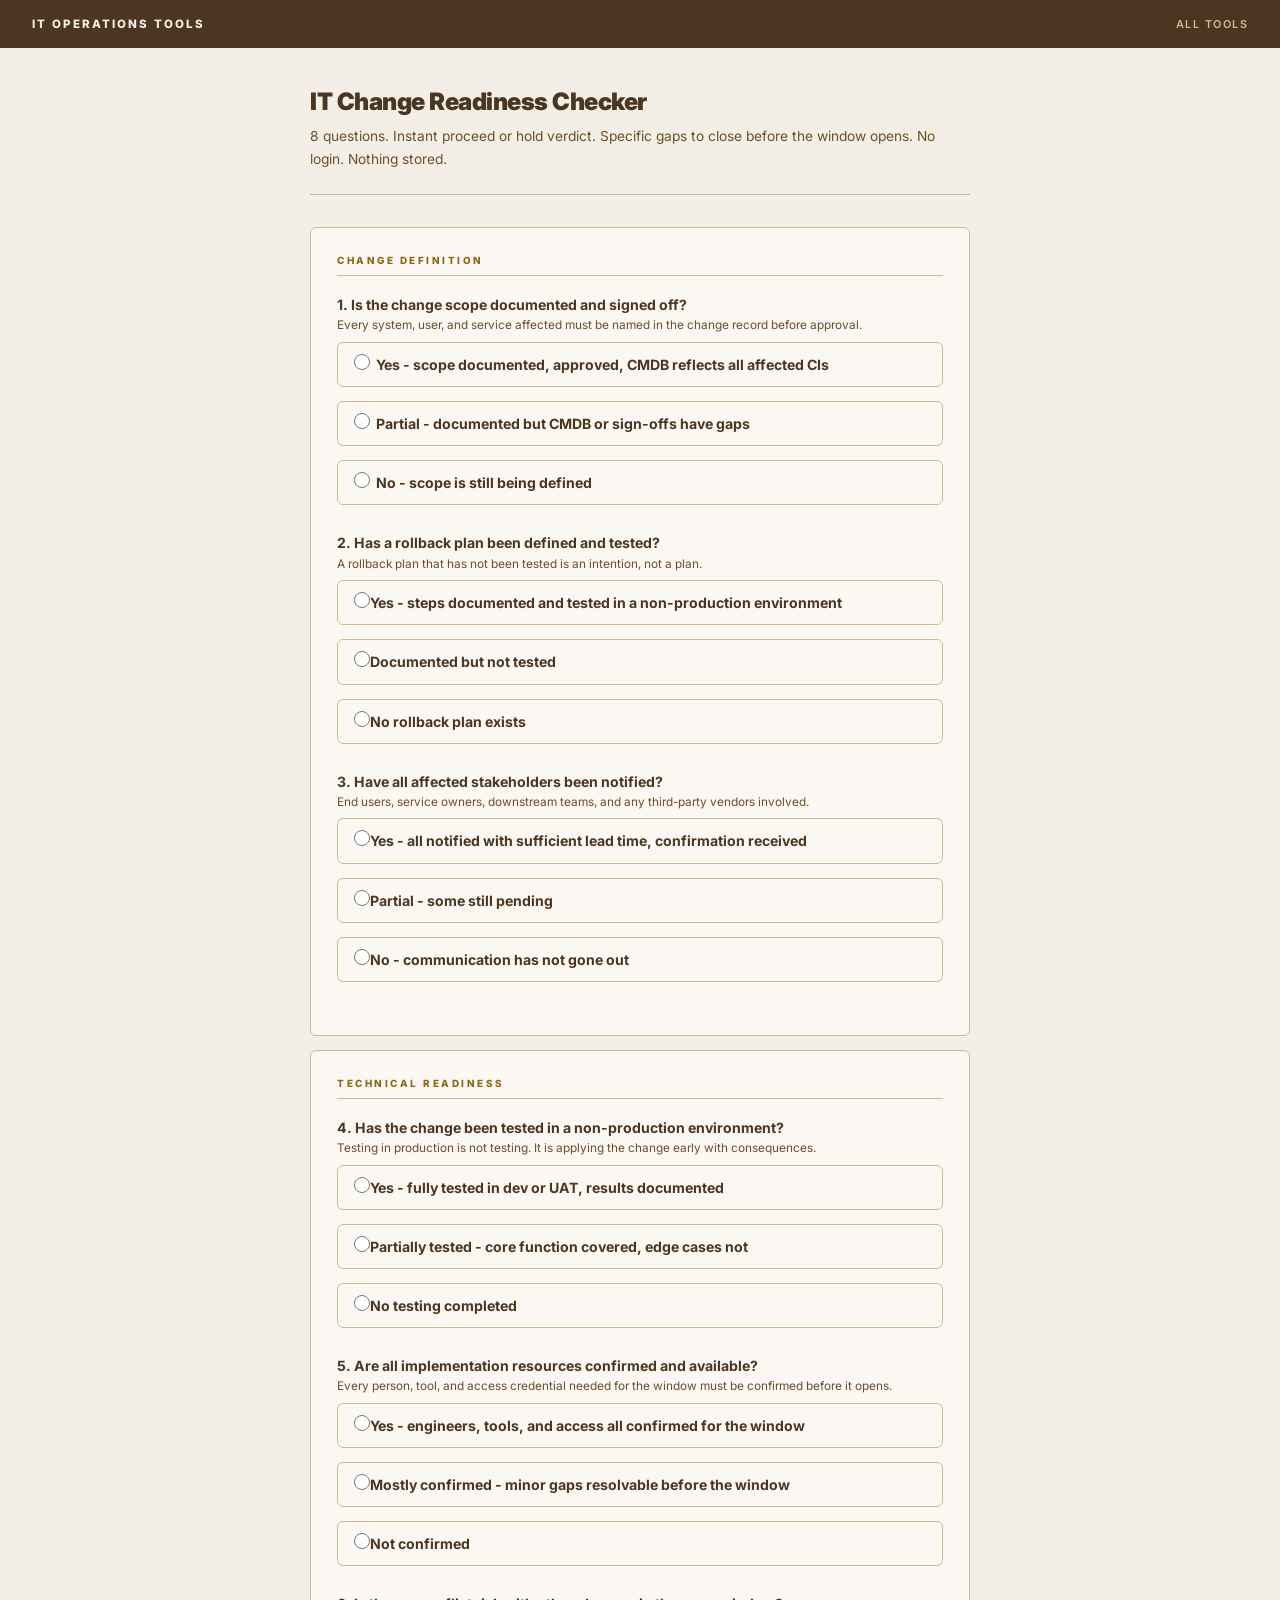
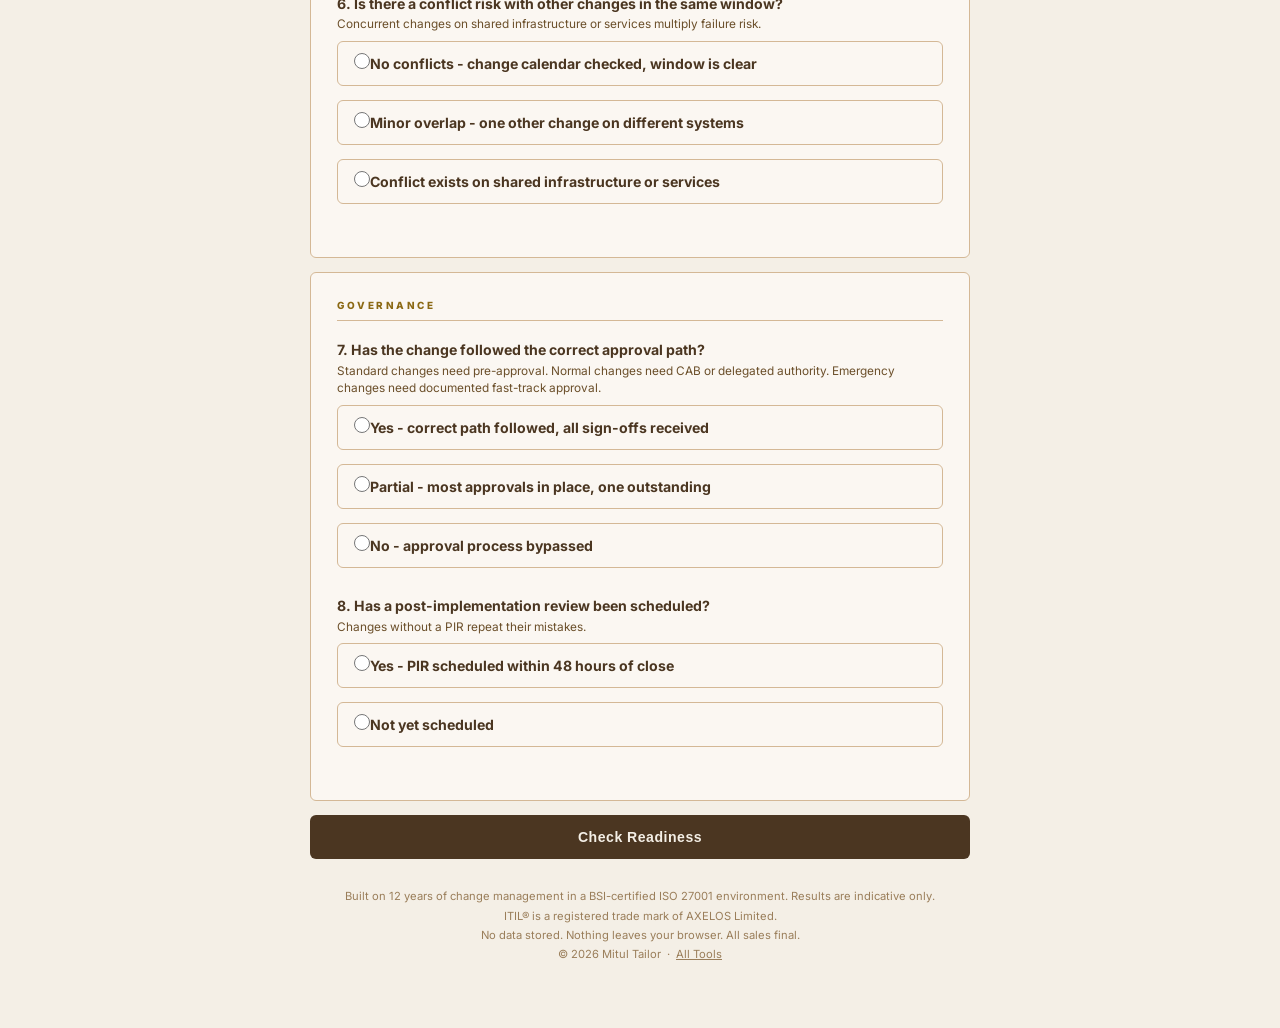
==== commit 0f67ebb4: "Update index.html" ====
--- a/change-readiness/index.html
+++ b/change-readiness/index.html
@@ -89,9 +89,9 @@
 <div class="question">
 <label>1. Is the change scope documented and signed off?<span class="hint">Every system, user, and service affected must be named in the change record before approval.</span></label>
 <div class="options">
-<label class="option"><input type="radio" name="q1" value="3">Yes - scope documented, approved, CMDB reflects all affected CIs</label>
-<label class="option"><input type="radio" name="q1" value="2">Partial - documented but CMDB or sign-offs have gaps</label>
-<label class="option"><input type="radio" name="q1" value="1">No - scope is still being defined</label>
+<label class="option"><input type="radio" name="q1" value="3">&nbsp;&nbsp;Yes - scope documented, approved, CMDB reflects all affected CIs</label>
+<label class="option"><input type="radio" name="q1" value="2">&nbsp;&nbsp;Partial - documented but CMDB or sign-offs have gaps</label>
+<label class="option"><input type="radio" name="q1" value="1">&nbsp;&nbsp;No - scope is still being defined</label>
 </div>
 </div>
 
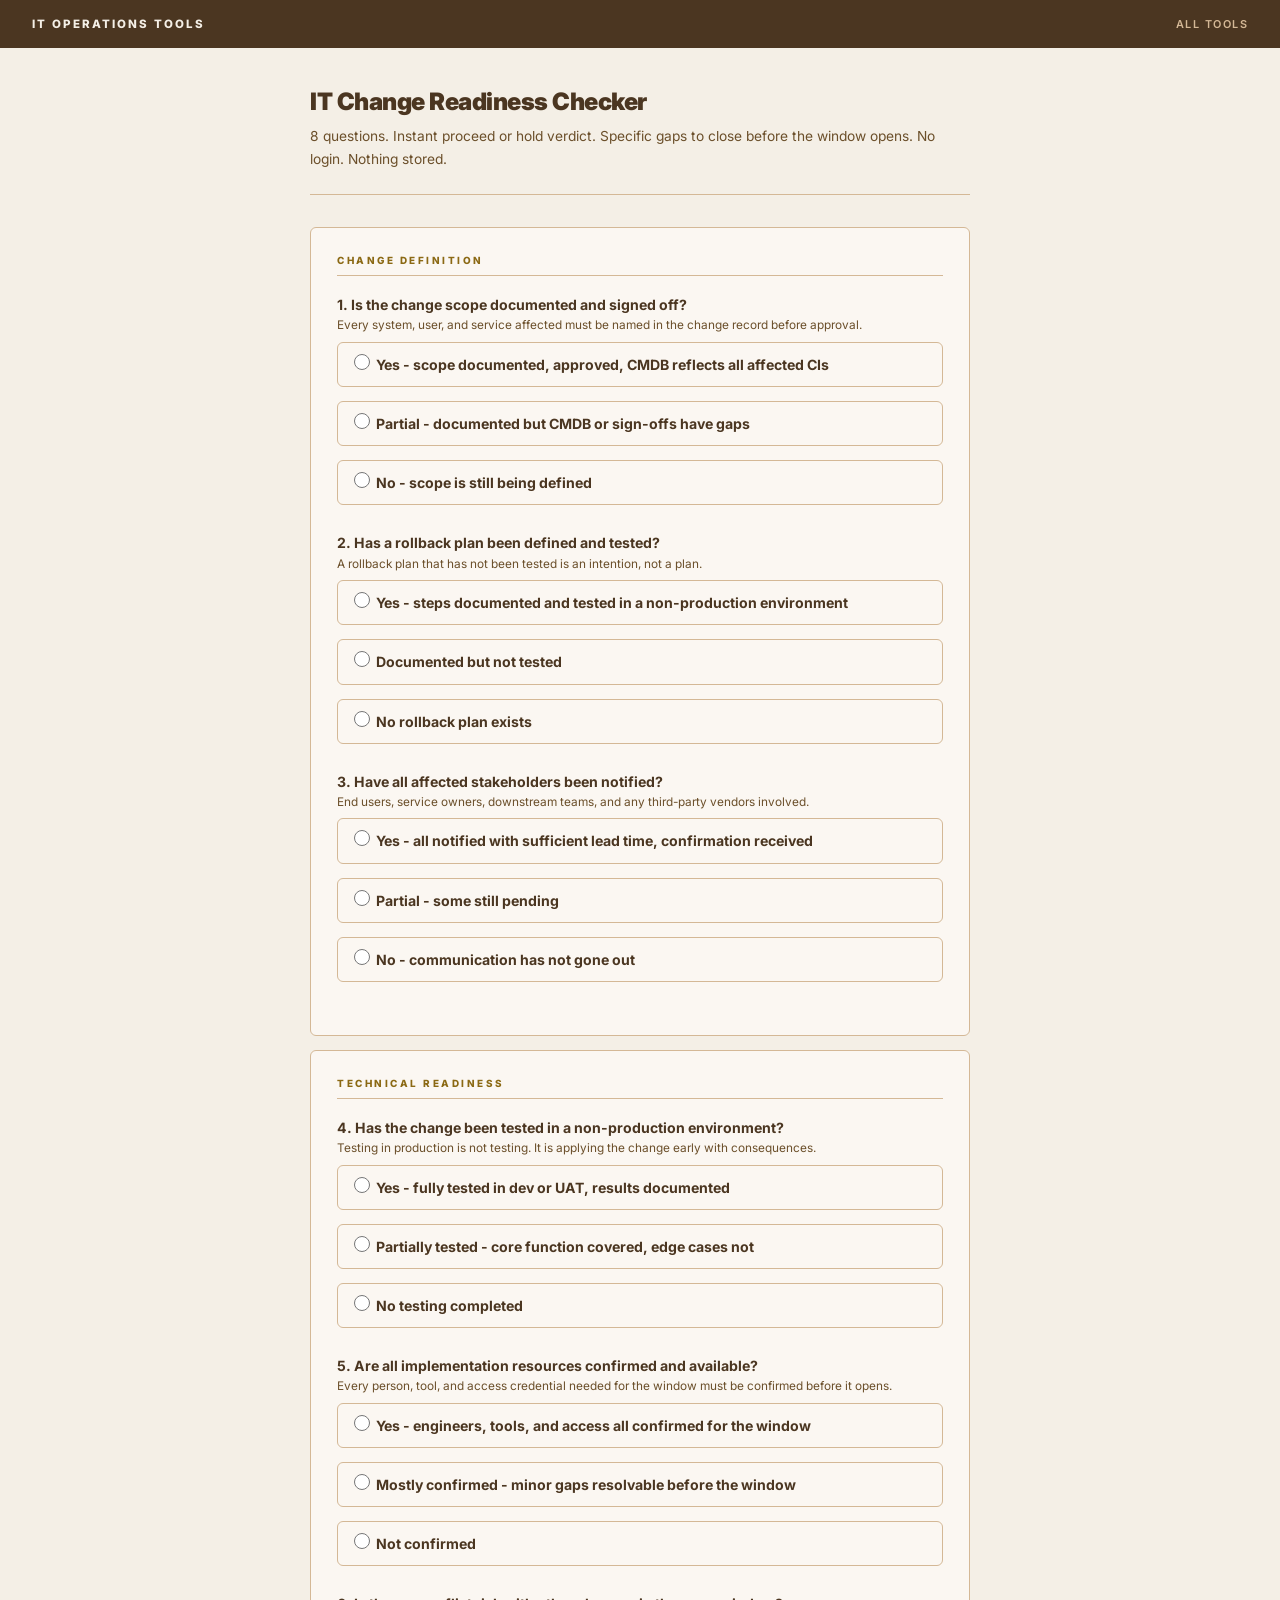
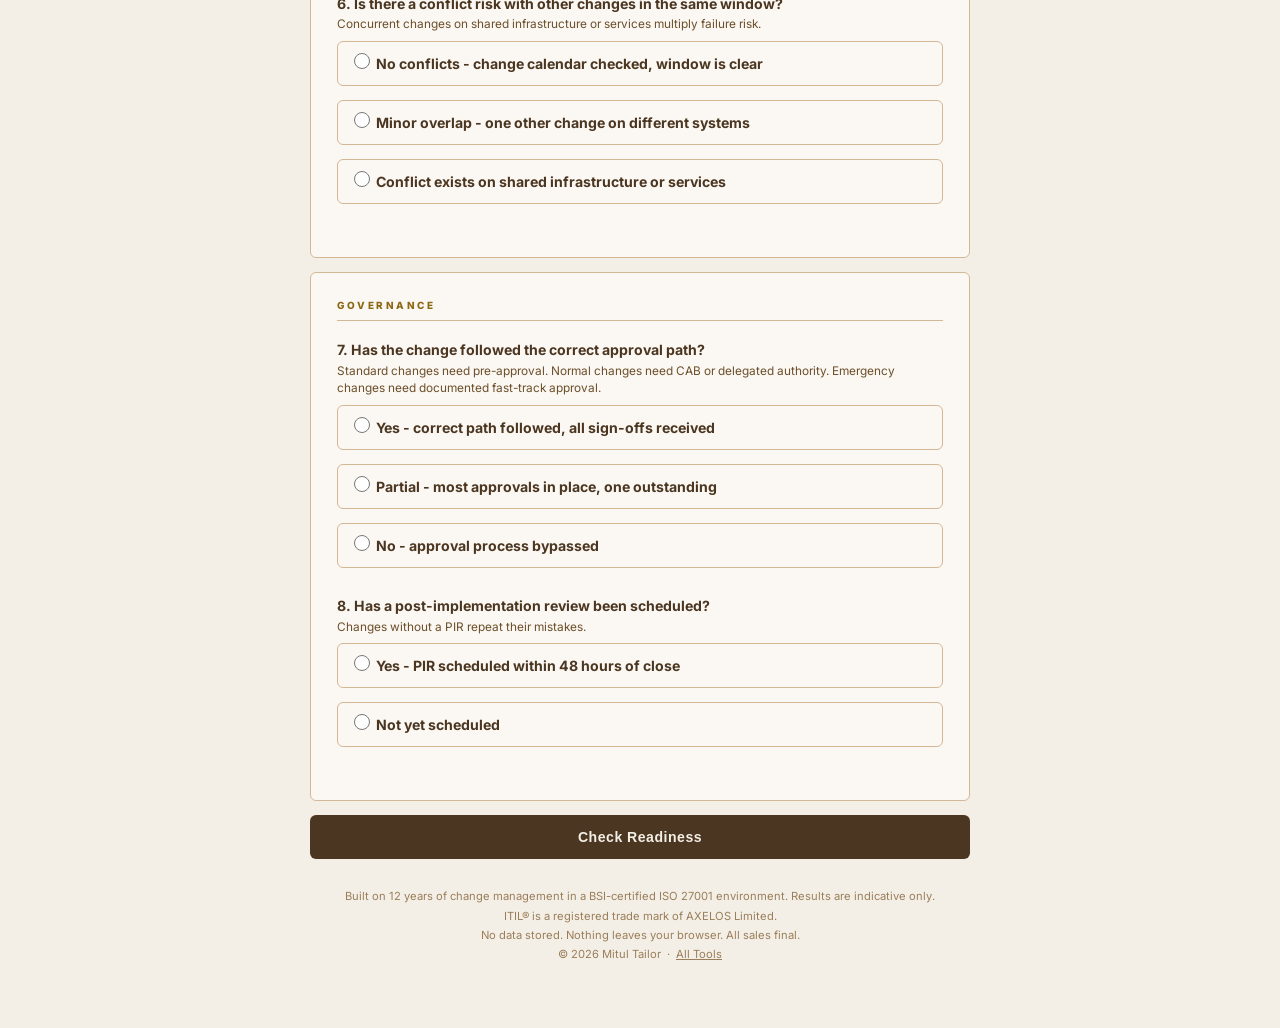
==== commit b45feddb: "Update index.html" ====
--- a/change-readiness/index.html
+++ b/change-readiness/index.html
@@ -98,18 +98,18 @@
 <div class="question">
 <label>2. Has a rollback plan been defined and tested?<span class="hint">A rollback plan that has not been tested is an intention, not a plan.</span></label>
 <div class="options">
-<label class="option"><input type="radio" name="q2" value="3">Yes - steps documented and tested in a non-production environment</label>
-<label class="option"><input type="radio" name="q2" value="2">Documented but not tested</label>
-<label class="option"><input type="radio" name="q2" value="1">No rollback plan exists</label>
+<label class="option"><input type="radio" name="q2" value="3">&nbsp;&nbsp;Yes - steps documented and tested in a non-production environment</label>
+<label class="option"><input type="radio" name="q2" value="2">&nbsp;&nbsp;Documented but not tested</label>
+<label class="option"><input type="radio" name="q2" value="1">&nbsp;&nbsp;No rollback plan exists</label>
 </div>
 </div>
 
 <div class="question">
 <label>3. Have all affected stakeholders been notified?<span class="hint">End users, service owners, downstream teams, and any third-party vendors involved.</span></label>
 <div class="options">
-<label class="option"><input type="radio" name="q3" value="3">Yes - all notified with sufficient lead time, confirmation received</label>
-<label class="option"><input type="radio" name="q3" value="2">Partial - some still pending</label>
-<label class="option"><input type="radio" name="q3" value="1">No - communication has not gone out</label>
+<label class="option"><input type="radio" name="q3" value="3">&nbsp;&nbsp;Yes - all notified with sufficient lead time, confirmation received</label>
+<label class="option"><input type="radio" name="q3" value="2">&nbsp;&nbsp;Partial - some still pending</label>
+<label class="option"><input type="radio" name="q3" value="1">&nbsp;&nbsp;No - communication has not gone out</label>
 </div>
 </div>
 </div>
@@ -120,27 +120,27 @@
 <div class="question">
 <label>4. Has the change been tested in a non-production environment?<span class="hint">Testing in production is not testing. It is applying the change early with consequences.</span></label>
 <div class="options">
-<label class="option"><input type="radio" name="q4" value="3">Yes - fully tested in dev or UAT, results documented</label>
-<label class="option"><input type="radio" name="q4" value="2">Partially tested - core function covered, edge cases not</label>
-<label class="option"><input type="radio" name="q4" value="1">No testing completed</label>
+<label class="option"><input type="radio" name="q4" value="3">&nbsp;&nbsp;Yes - fully tested in dev or UAT, results documented</label>
+<label class="option"><input type="radio" name="q4" value="2">&nbsp;&nbsp;Partially tested - core function covered, edge cases not</label>
+<label class="option"><input type="radio" name="q4" value="1">&nbsp;&nbsp;No testing completed</label>
 </div>
 </div>
 
 <div class="question">
 <label>5. Are all implementation resources confirmed and available?<span class="hint">Every person, tool, and access credential needed for the window must be confirmed before it opens.</span></label>
 <div class="options">
-<label class="option"><input type="radio" name="q5" value="3">Yes - engineers, tools, and access all confirmed for the window</label>
-<label class="option"><input type="radio" name="q5" value="2">Mostly confirmed - minor gaps resolvable before the window</label>
-<label class="option"><input type="radio" name="q5" value="1">Not confirmed</label>
+<label class="option"><input type="radio" name="q5" value="3">&nbsp;&nbsp;Yes - engineers, tools, and access all confirmed for the window</label>
+<label class="option"><input type="radio" name="q5" value="2">&nbsp;&nbsp;Mostly confirmed - minor gaps resolvable before the window</label>
+<label class="option"><input type="radio" name="q5" value="1">&nbsp;&nbsp;Not confirmed</label>
 </div>
 </div>
 
 <div class="question">
 <label>6. Is there a conflict risk with other changes in the same window?<span class="hint">Concurrent changes on shared infrastructure or services multiply failure risk.</span></label>
 <div class="options">
-<label class="option"><input type="radio" name="q6" value="3">No conflicts - change calendar checked, window is clear</label>
-<label class="option"><input type="radio" name="q6" value="2">Minor overlap - one other change on different systems</label>
-<label class="option"><input type="radio" name="q6" value="1">Conflict exists on shared infrastructure or services</label>
+<label class="option"><input type="radio" name="q6" value="3">&nbsp;&nbsp;No conflicts - change calendar checked, window is clear</label>
+<label class="option"><input type="radio" name="q6" value="2">&nbsp;&nbsp;Minor overlap - one other change on different systems</label>
+<label class="option"><input type="radio" name="q6" value="1">&nbsp;&nbsp;Conflict exists on shared infrastructure or services</label>
 </div>
 </div>
 </div>
@@ -151,17 +151,17 @@
 <div class="question">
 <label>7. Has the change followed the correct approval path?<span class="hint">Standard changes need pre-approval. Normal changes need CAB or delegated authority. Emergency changes need documented fast-track approval.</span></label>
 <div class="options">
-<label class="option"><input type="radio" name="q7" value="3">Yes - correct path followed, all sign-offs received</label>
-<label class="option"><input type="radio" name="q7" value="2">Partial - most approvals in place, one outstanding</label>
-<label class="option"><input type="radio" name="q7" value="1">No - approval process bypassed</label>
+<label class="option"><input type="radio" name="q7" value="3">&nbsp;&nbsp;Yes - correct path followed, all sign-offs received</label>
+<label class="option"><input type="radio" name="q7" value="2">&nbsp;&nbsp;Partial - most approvals in place, one outstanding</label>
+<label class="option"><input type="radio" name="q7" value="1">&nbsp;&nbsp;No - approval process bypassed</label>
 </div>
 </div>
 
 <div class="question">
 <label>8. Has a post-implementation review been scheduled?<span class="hint">Changes without a PIR repeat their mistakes.</span></label>
 <div class="options">
-<label class="option"><input type="radio" name="q8" value="2">Yes - PIR scheduled within 48 hours of close</label>
-<label class="option"><input type="radio" name="q8" value="1">Not yet scheduled</label>
+<label class="option"><input type="radio" name="q8" value="2">&nbsp;&nbsp;Yes - PIR scheduled within 48 hours of close</label>
+<label class="option"><input type="radio" name="q8" value="1">&nbsp;&nbsp;Not yet scheduled</label>
 </div>
 </div>
 </div>
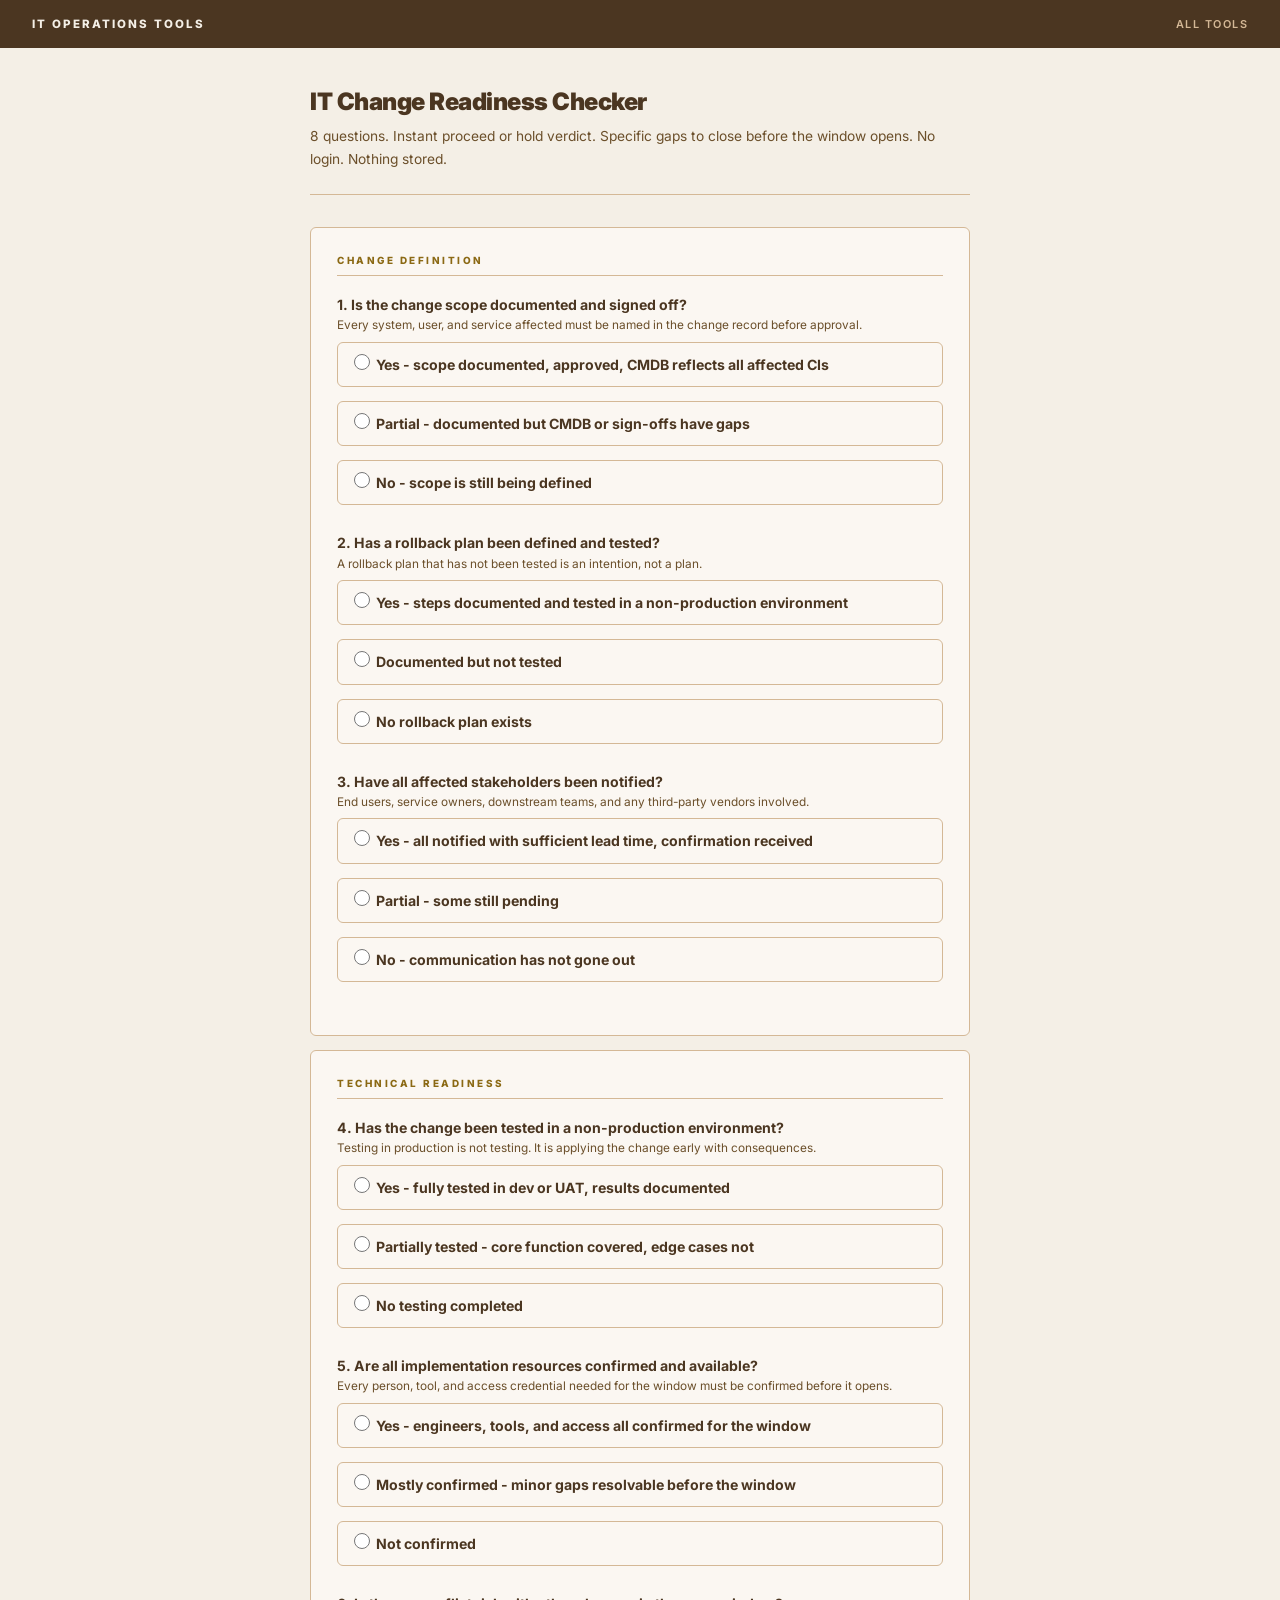
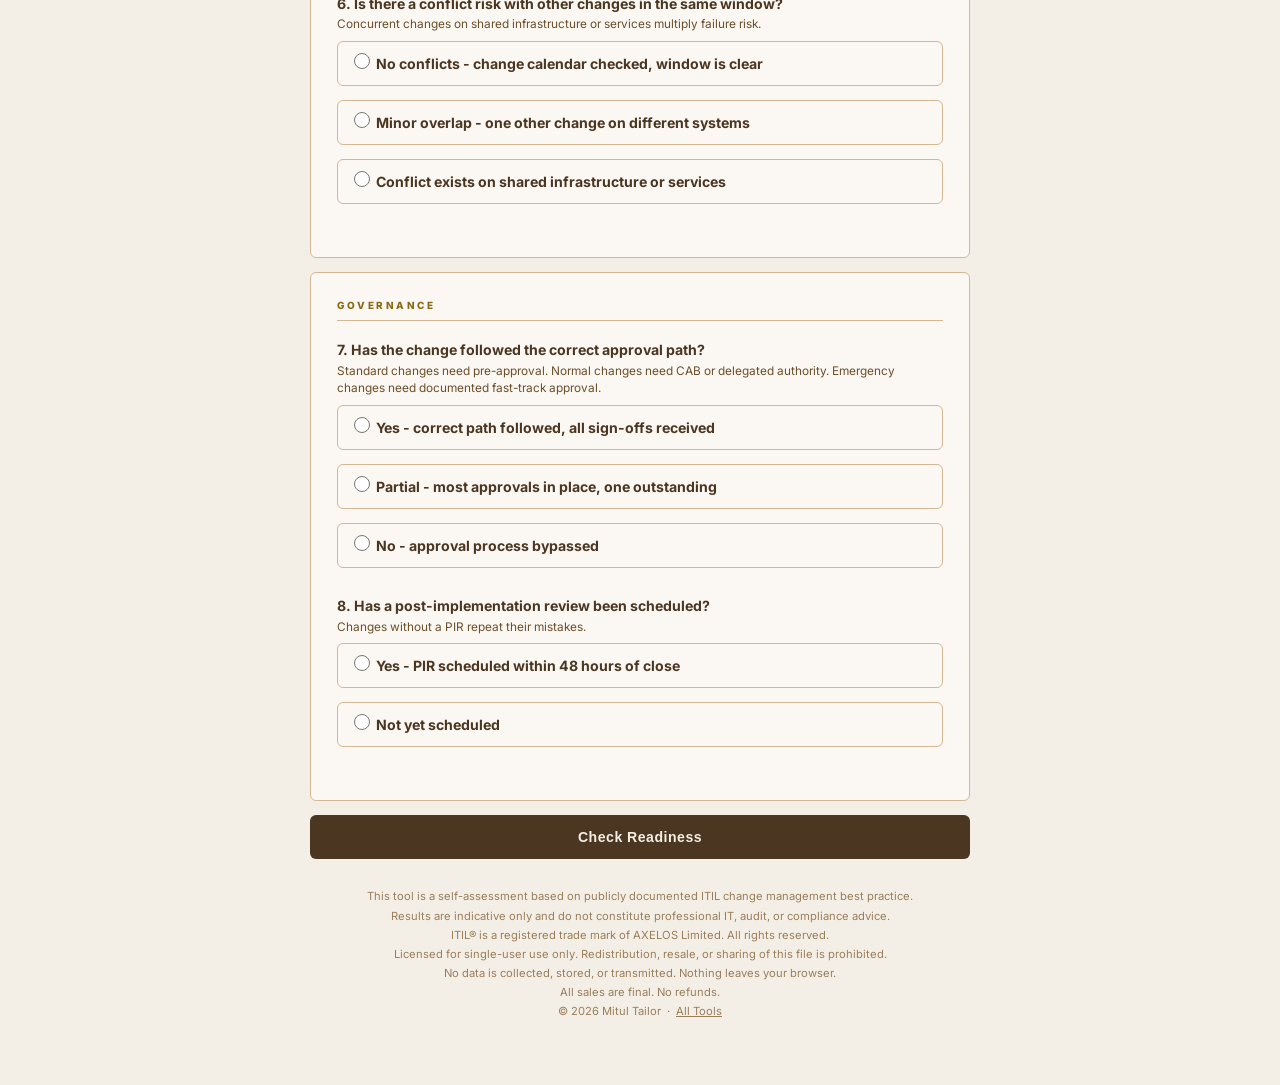
==== commit 0d660ecb: "Add files via upload" ====
--- a/change-readiness/index.html
+++ b/change-readiness/index.html
@@ -182,10 +182,13 @@
 </div>
 
 <p class="footer-note">
-  Built on 12 years of change management in a BSI-certified ISO 27001 environment. Results are indicative only.<br>
-  ITIL&reg; is a registered trade mark of AXELOS Limited.<br>
-  No data stored. Nothing leaves your browser. All sales final.<br>
-  &copy; 2026 Mitul Tailor &nbsp;&middot;&nbsp; <a href="https://mitultaylor.github.io/it-tools/">All Tools</a>
+  This tool is a self-assessment based on publicly documented ITIL change management best practice.<br>
+  Results are indicative only and do not constitute professional IT, audit, or compliance advice.<br>
+  ITIL&reg; is a registered trade mark of AXELOS Limited. All rights reserved.<br>
+  Licensed for single-user use only. Redistribution, resale, or sharing of this file is prohibited.<br>
+  No data is collected, stored, or transmitted. Nothing leaves your browser.<br>
+  All sales are final. No refunds.<br>
+  &copy; 2026 Mitul Tailor &nbsp;&middot;&nbsp; <a href="https://mitultaylor.github.io/it-tools/" style="color:#9A7E5A">All Tools</a>
 </p>
 </div>
 <script>
